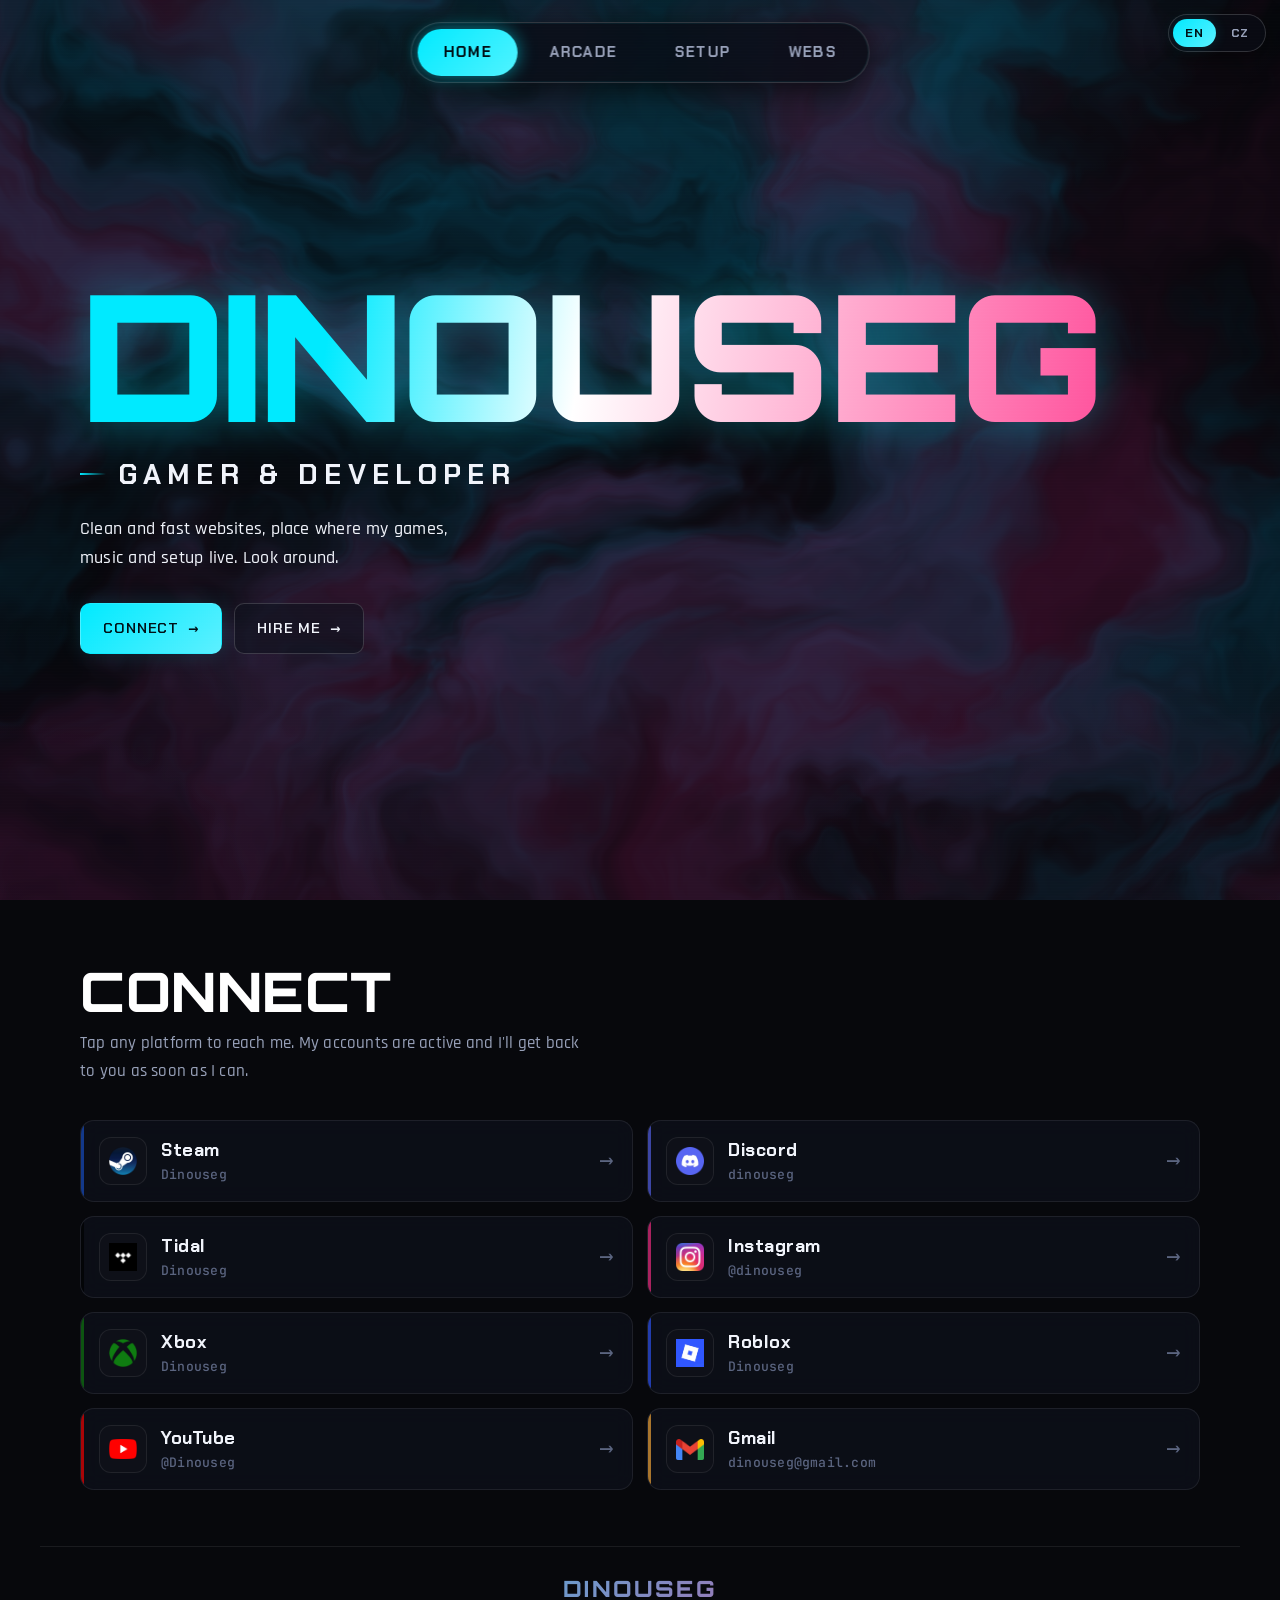
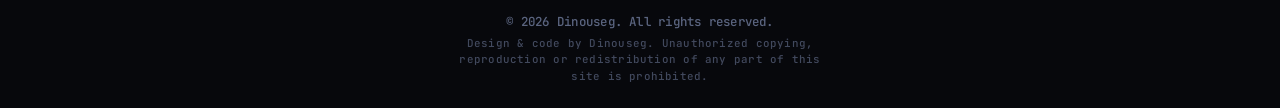
==== index.html @ 86e462e9 "Add files via upload" ====
<!doctype html>
<html lang="cs">
  <head>
    <meta charset="UTF-8" />
    <meta
      name="viewport"
      content="width=device-width, initial-scale=1.0, viewport-fit=cover"
    />
    <title>DINOUSEG · Home</title>
    <meta
      name="description"
      content="Dinouseg — gamer & web developer. Games, music, projects and web services."
    />

    <link rel="icon" type="image/svg+xml" href="favicon.svg" />
    <link rel="apple-touch-icon" href="favicon.svg" />
    <meta name="theme-color" content="#07080c" />

    <link rel="preconnect" href="https://fonts.googleapis.com" />
    <link rel="preconnect" href="https://fonts.gstatic.com" crossorigin />
    <link
      href="https://fonts.googleapis.com/css2?family=Orbitron:wght@600;800;900&family=Chakra+Petch:wght@400;500;600;700&family=Rajdhani:wght@400;500;600;700&family=JetBrains+Mono:wght@400;500;700&display=swap"
      rel="stylesheet"
    />

    <link rel="stylesheet" href="styles.css?v=25" />
  </head>
  <body>
    <div class="bg-base"></div>
    <canvas id="shader"></canvas>
    <div class="bg-noise"></div>

    <div class="scroll-progress" id="scrollProg"></div>

    <div class="lang-toggle" id="langToggle" role="group" aria-label="Language">
      <button type="button" data-lang="en">EN</button>
      <button type="button" data-lang="cs">CZ</button>
    </div>

    <nav class="top">
      <a href="index.html"><span data-i18n="nav.home"></span></a>
      <a href="stats.html"><span data-i18n="nav.arcade"></span></a>
      <a href="setup.html"><span data-i18n="nav.setup"></span></a>
      <a href="web.html"><span data-i18n="nav.webs"></span></a>
    </nav>

    <header class="hero">
      <h1 class="dino" data-text="DINOUSEG">DINOUSEG</h1>
      <div class="hero-sub" data-i18n="hero.sub"></div>
      <p class="hero-desc" data-i18n="hero.desc"></p>
      <div class="hero-cta">
        <a href="#kontakty" class="btn primary"
          ><span data-i18n="hero.connect"></span>
          <span class="arrow">→</span></a
        >
        <a href="web.html" class="btn"
          ><span data-i18n="hero.hire"></span>
          <span class="arrow">→</span></a
        >
      </div>
    </header>

    <div class="section-divider reveal">
      <h2 class="page-title" data-i18n="contacts.title"></h2>
      <p class="page-desc" data-i18n="contacts.desc"></p>
    </div>

    <section class="page" id="kontakty">
      <div class="contacts-list" id="contactsList">
        <div class="skel-list">
          <div class="skeleton skel-row"></div>
          <div class="skeleton skel-row"></div>
          <div class="skeleton skel-row"></div>
          <div class="skeleton skel-row"></div>
        </div>
      </div>
    </section>

    <footer class="reveal">
      <div class="signature">DINOUSEG</div>
      <div class="copy">
        © <span id="year"></span> <span data-i18n="footer.rights"></span>
      </div>
      <div class="copy-fine" data-i18n="footer.fine"></div>
    </footer>

    <script src="data.js?v=25"></script>
    <script src="app.js?v=25"></script>
    <script>
      window.__dino.registerPage(function () {
        renderContacts('#contactsList');
      });
    </script>
  </body>
</html>
---- styles.css ----
/* ============================================================
   DINOUSEG — cyberpunk terminal portfolio
   Mobile-first. Dark base + neon cyan/magenta. White text.
   ============================================================ */

:root {
  /* base */
  --bg-0: #07080c;
  --bg-1: #0a0b11;
  --bg-2: #0e1018;
  --bg-3: #141826;
  --panel: rgba(16, 19, 30, 0.62);
  --panel-solid: #0d1019;

  /* lines */
  --line: rgba(255, 255, 255, 0.08);
  --line-bright: rgba(255, 255, 255, 0.16);

  /* text */
  --text: #f1f4fb;
  --text-dim: #97a0b8;
  --text-faint: #5b6580;

  /* neon */
  --cyan: #00eaff;
  --cyan-deep: #0892a8;
  --magenta: #ff2e88;
  --magenta-deep: #b3185d;
  --violet: #8b5cff;

  --glow-cyan: rgba(0, 234, 255, 0.55);
  --glow-cyan-soft: rgba(0, 234, 255, 0.14);
  --glow-mag: rgba(255, 46, 136, 0.5);
  --glow-mag-soft: rgba(255, 46, 136, 0.12);

  /* medals */
  --gold: #ffd66b;
  --silver: #cfd8e6;
  --bronze: #e08a4a;

  --radius: 14px;
  --radius-lg: 22px;

  --ease: cubic-bezier(0.22, 1, 0.36, 1);
  --maxw: 1200px;

  --font-display: 'Orbitron', 'Chakra Petch', sans-serif;
  --font-head: 'Chakra Petch', 'Rajdhani', sans-serif;
  --font-body: 'Rajdhani', 'Chakra Petch', system-ui, sans-serif;
  --font-mono: 'JetBrains Mono', ui-monospace, monospace;
}

* {
  margin: 0;
  padding: 0;
  box-sizing: border-box;
  min-width: 0;
}

html,
body {
  width: 100%;
  max-width: 100%;
  overflow-x: clip;
}
html {
  scroll-behavior: smooth;
  -webkit-text-size-adjust: 100%;
}

body {
  font-family: var(--font-body);
  font-weight: 500;
  background: var(--bg-0);
  color: var(--text);
  min-height: 100vh;
  position: relative;
  letter-spacing: 0.012em;
  line-height: 1.55;
  font-size: 17.5px;
  -webkit-font-smoothing: antialiased;
  text-rendering: optimizeLegibility;
}

img,
svg,
canvas,
video {
  max-width: 100%;
  height: auto;
  display: block;
}

::selection {
  background: var(--cyan);
  color: #001016;
}

/* scrollbar */
html::-webkit-scrollbar {
  width: 10px;
}
html::-webkit-scrollbar-track {
  background: var(--bg-0);
}
html::-webkit-scrollbar-thumb {
  background: linear-gradient(180deg, var(--cyan-deep), var(--cyan));
  border-radius: 8px;
  border: 2px solid var(--bg-0);
}
html {
  scrollbar-color: var(--cyan) var(--bg-0);
  scrollbar-width: thin;
}

/* ===================== BACKGROUND LAYERS ===================== */
.bg-base {
  position: fixed;
  inset: 0;
  pointer-events: none;
  z-index: -5;
  background:
    radial-gradient(
      ellipse 90% 55% at 50% -5%,
      rgba(0, 234, 255, 0.1),
      transparent 60%
    ),
    radial-gradient(
      ellipse 70% 60% at 100% 105%,
      rgba(255, 46, 136, 0.08),
      transparent 60%
    ),
    radial-gradient(
      ellipse 60% 60% at 0% 100%,
      rgba(139, 92, 255, 0.06),
      transparent 60%
    ),
    var(--bg-0);
}

/* WebGL plasma shader sits here */
canvas#shader {
  position: fixed;
  inset: 0;
  z-index: -4;
  pointer-events: none;
  opacity: 0.62;
}

/* grain + scanlines overlay */
.bg-noise {
  position: fixed;
  inset: 0;
  z-index: 999;
  pointer-events: none;
  opacity: 0.05;
  mix-blend-mode: overlay;
  background-image: repeating-linear-gradient(
    0deg,
    rgba(255, 255, 255, 0.25) 0,
    rgba(255, 255, 255, 0.25) 1px,
    transparent 1px,
    transparent 3px
  );
}

/* ===================== SCROLL PROGRESS ===================== */
.scroll-progress {
  position: fixed;
  top: 0;
  left: 0;
  height: 2px;
  width: 0%;
  background: linear-gradient(90deg, var(--cyan), var(--magenta));
  box-shadow: 0 0 12px var(--glow-cyan);
  z-index: 200;
  transition: width 0.1s linear;
}

/* ===================== NAVBAR ===================== */
nav.top {
  position: fixed;
  z-index: 150;
  left: 50%;
  transform: translateX(-50%);
  bottom: max(14px, env(safe-area-inset-bottom));
  display: flex;
  gap: 4px;
  padding: 6px;
  background: rgba(10, 12, 20, 0.78);
  backdrop-filter: blur(18px) saturate(140%);
  -webkit-backdrop-filter: blur(18px) saturate(140%);
  border: 1px solid var(--line-bright);
  border-radius: 999px;
  box-shadow:
    0 8px 30px rgba(0, 0, 0, 0.6),
    0 0 0 1px rgba(0, 234, 255, 0.06) inset;
  max-width: calc(100vw - 24px);
}
nav.top a {
  position: relative;
  display: flex;
  align-items: center;
  justify-content: center;
  text-decoration: none;
  color: var(--text-dim);
  font-family: var(--font-head);
  font-weight: 700;
  font-size: 15px;
  letter-spacing: 0.08em;
  text-transform: uppercase;
  padding: 12px 22px;
  border-radius: 999px;
  transition:
    color 0.25s,
    background 0.25s;
  white-space: nowrap;
}
nav.top a span {
  position: relative;
  z-index: 1;
}
nav.top a:hover {
  color: var(--text);
}
nav.top a.active {
  color: #001016;
  background: linear-gradient(135deg, var(--cyan), #51f3ff);
  box-shadow: 0 0 18px var(--glow-cyan);
}

/* ===================== SHELL / LAYOUT ===================== */
.page,
.section-divider,
.page-head,
.hero,
footer {
  width: 100%;
  max-width: var(--maxw);
  margin-inline: auto;
  padding-inline: 18px;
}

/* ===================== HERO ===================== */
.hero {
  min-height: 100svh;
  display: flex;
  flex-direction: column;
  justify-content: center;
  align-items: flex-start;
  padding-top: 80px;
  padding-bottom: 90px;
  position: relative;
}

.hero-tag {
  display: inline-flex;
  align-items: center;
  gap: 8px;
  font-family: var(--font-mono);
  font-size: 11px;
  letter-spacing: 0.18em;
  text-transform: uppercase;
  color: var(--cyan);
  padding: 6px 12px;
  border: 1px solid rgba(0, 234, 255, 0.3);
  border-radius: 999px;
  background: rgba(0, 234, 255, 0.05);
  margin-bottom: 22px;
  animation: hero-in 0.7s var(--ease) both;
}
.hero-tag .dot {
  width: 7px;
  height: 7px;
  border-radius: 50%;
  background: var(--cyan);
  box-shadow: 0 0 10px var(--cyan);
  animation: pulse 1.8s infinite;
}

h1.dino {
  font-family: var(--font-display);
  font-weight: 900;
  font-size: clamp(2.9rem, 14vw, 11rem);
  line-height: 0.9;
  letter-spacing: -0.02em;
  text-transform: uppercase;
  position: relative;
  max-width: 100%;
  word-break: break-word;
  animation: hero-in 0.8s 0.05s var(--ease) both;

  /* animated cyan->white->magenta gradient fill */
  background: linear-gradient(
    100deg,
    #00eaff 10%,
    #ffffff 20%,
    #ff2e88 45%,
    #ffffff 78%,
    #00eaff 100%
  );
  background-size: 250% 100%;
  -webkit-background-clip: text;
  background-clip: text;
  -webkit-text-fill-color: transparent;
  color: transparent;
  animation:
    hero-in 0.8s 0.05s var(--ease) both,
    title-flow 9s linear infinite,
    title-glow 3.5s ease-in-out infinite;
  filter: drop-shadow(0 0 22px rgba(0, 234, 255, 0.35));
}
/* glitch echo layers */
h1.dino::before,
h1.dino::after {
  content: attr(data-text);
  position: absolute;
  inset: 0;
  pointer-events: none;
  opacity: 0;
  -webkit-text-fill-color: currentColor;
  mix-blend-mode: screen;
}
h1.dino::before {
  color: var(--cyan);
  animation: glitch-a 6s infinite steps(2, end);
}
h1.dino::after {
  color: var(--magenta);
  animation: glitch-b 6s infinite steps(2, end);
}

.hero-sub {
  font-family: var(--font-head);
  font-weight: 700;
  font-size: clamp(1.05rem, 4.5vw, 1.75rem);
  letter-spacing: 0.22em;
  text-transform: uppercase;
  margin-top: 18px;
  color: var(--text);
  position: relative;
  display: inline-flex;
  align-items: center;
  gap: 4px;
  animation: hero-in 0.8s 0.16s var(--ease) both;
}
.hero-sub::before {
  content: '';
  width: 26px;
  height: 2px;
  margin-right: 8px;
  background: linear-gradient(90deg, var(--cyan), transparent);
}
.hero-sub .amp {
  color: var(--magenta);
  text-shadow: 0 0 14px var(--glow-mag);
}

.hero-desc {
  max-width: 46ch;
  margin-top: 18px;
  color: var(--text);
  font-weight: 500;
  font-size: 1.12rem;
  line-height: 1.65;
  animation: hero-in 0.8s 0.24s var(--ease) both;
}

.hero-cta {
  display: flex;
  flex-wrap: wrap;
  gap: 12px;
  margin-top: 30px;
  animation: hero-in 0.8s 0.32s var(--ease) both;
}

.btn {
  display: inline-flex;
  align-items: center;
  gap: 9px;
  font-family: var(--font-head);
  font-weight: 600;
  font-size: 0.92rem;
  letter-spacing: 0.06em;
  text-transform: uppercase;
  text-decoration: none;
  color: var(--text);
  padding: 13px 22px;
  border: 1px solid var(--line-bright);
  border-radius: 10px;
  background: var(--panel);
  backdrop-filter: blur(8px);
  position: relative;
  overflow: hidden;
  transition:
    transform 0.25s var(--ease),
    border-color 0.25s,
    color 0.25s;
}
.btn .arrow {
  transition: transform 0.25s var(--ease);
}
.btn:hover {
  transform: translateY(-2px);
  border-color: var(--cyan);
  color: #fff;
}
.btn:hover .arrow {
  transform: translateX(4px);
}
.btn.primary {
  color: #001016;
  background: linear-gradient(135deg, var(--cyan), #5cf0ff);
  border-color: transparent;
  box-shadow: 0 0 22px var(--glow-cyan-soft);
}
.btn.primary:hover {
  box-shadow: 0 0 32px var(--glow-cyan);
  color: #001016;
}

.hero-scroll {
  position: absolute;
  bottom: 96px;
  left: 18px;
  display: flex;
  align-items: center;
  gap: 10px;
  font-family: var(--font-mono);
  font-size: 10px;
  letter-spacing: 0.22em;
  text-transform: uppercase;
  color: var(--text-faint);
  animation: hero-in 1s 0.5s var(--ease) both;
}
.hero-scroll .line {
  width: 34px;
  height: 1px;
  background: linear-gradient(90deg, var(--cyan), transparent);
  position: relative;
  overflow: hidden;
}
.hero-scroll .line::after {
  content: '';
  position: absolute;
  inset: 0;
  background: var(--cyan);
  animation: scrollline 2s infinite;
}

/* ===================== SECTION HEADERS ===================== */
.section-divider,
.page-head {
  padding-top: 64px;
  padding-bottom: 8px;
}
.page-head {
  padding-top: 110px;
}

.kicker {
  font-family: var(--font-mono);
  font-size: 11px;
  letter-spacing: 0.22em;
  text-transform: uppercase;
  color: var(--cyan);
  margin-bottom: 10px;
  display: flex;
  align-items: center;
  gap: 8px;
}
.kicker::before {
  content: '';
  width: 22px;
  height: 1px;
  background: var(--cyan);
}

.page-title {
  font-family: var(--font-display);
  font-weight: 800;
  font-size: clamp(1.9rem, 8vw, 3.4rem);
  line-height: 1;
  letter-spacing: 0.01em;
  text-transform: uppercase;
  color: #fff;
}
.page-desc {
  color: var(--text-dim);
  max-width: 56ch;
  margin-top: 12px;
  font-size: 1.08rem;
  font-weight: 500;
  line-height: 1.6;
}

.page {
  padding-top: 26px;
  padding-bottom: 20px;
}

/* ===================== REVEAL ANIM ===================== */
.reveal {
  opacity: 0;
  transform: translateY(26px);
  transition:
    opacity 0.7s var(--ease),
    transform 0.7s var(--ease);
  will-change: opacity, transform;
}
.reveal.in {
  opacity: 1;
  transform: none;
}

/* ===================== SKELETON ===================== */
.skeleton {
  position: relative;
  overflow: hidden;
  background: var(--bg-2);
  border: 1px solid var(--line);
  border-radius: var(--radius);
}
.skeleton::after {
  content: '';
  position: absolute;
  inset: 0;
  transform: translateX(-100%);
  background: linear-gradient(
    90deg,
    transparent,
    rgba(0, 234, 255, 0.09),
    transparent
  );
  animation: shimmer 1.5s infinite;
}
.skel-list {
  display: flex;
  flex-direction: column;
  gap: 12px;
}
.skel-row {
  height: 76px;
}
.skel-grid {
  display: grid;
  gap: 14px;
  grid-template-columns: repeat(auto-fill, minmax(150px, 1fr));
}
.skel-card {
  height: 190px;
}

/* image fade-in on load */
.imgwrap {
  position: relative;
  overflow: hidden;
  background: var(--bg-2);
}
.imgwrap img {
  opacity: 0;
  transition:
    opacity 0.6s var(--ease),
    transform 0.6s var(--ease);
  width: 100%;
  height: 100%;
  object-fit: cover;
}
.imgwrap img.loaded {
  opacity: 1;
}

/* ===================== CONTACTS ===================== */
.contacts-list {
  display: grid;
  grid-template-columns: 1fr;
  gap: 11px;
}
.contact-row {
  --brand: var(--cyan);
  position: relative;
  display: flex;
  align-items: center;
  gap: 14px;
  padding: 16px 18px;
  text-decoration: none;
  color: var(--text);
  background: var(--panel);
  backdrop-filter: blur(10px);
  border: 1px solid var(--line);
  border-radius: var(--radius);
  overflow: hidden;
  transition:
    transform 0.28s var(--ease),
    border-color 0.28s,
    box-shadow 0.28s,
    background 0.28s;
}
.contact-row::before {
  content: '';
  position: absolute;
  inset: 0;
  opacity: 0;
  transition: opacity 0.3s;
  background: linear-gradient(
    115deg,
    color-mix(in srgb, var(--brand) 22%, transparent),
    transparent 60%
  );
}
.contact-row::after {
  content: '';
  position: absolute;
  left: 0;
  top: 0;
  bottom: 0;
  width: 3px;
  background: var(--brand);
  opacity: 0.65;
  transition:
    width 0.28s var(--ease),
    opacity 0.28s;
}
.contact-row:hover {
  transform: translateY(-4px) scale(1.025);
  border-color: var(--brand);
  background: color-mix(in srgb, var(--brand) 8%, var(--panel-solid));
  box-shadow:
    0 14px 34px rgba(0, 0, 0, 0.5),
    0 0 24px color-mix(in srgb, var(--brand) 45%, transparent);
}
.contact-row:hover::before {
  opacity: 1;
}
.contact-row:hover::after {
  width: 5px;
  opacity: 1;
}
.contact-icon {
  width: 48px;
  height: 48px;
  flex: none;
  border-radius: 12px;
  display: grid;
  place-items: center;
  background: var(--bg-2);
  border: 1px solid var(--line);
  overflow: hidden;
  position: relative;
  z-index: 1;
  transition:
    transform 0.28s var(--ease),
    border-color 0.28s,
    box-shadow 0.28s;
}
.contact-row:hover .contact-icon {
  transform: scale(1.08);
  border-color: var(--brand);
  box-shadow: 0 0 16px color-mix(in srgb, var(--brand) 55%, transparent);
}
.contact-icon img {
  width: 28px;
  height: 28px;
  object-fit: contain;
}
.contact-icon.no-img::after {
  content: attr(data-fallback);
  font-family: var(--font-display);
  font-weight: 700;
  color: var(--brand);
}
.contact-meta {
  flex: 1;
  min-width: 0;
  position: relative;
  z-index: 1;
}
.contact-label {
  font-family: var(--font-head);
  font-weight: 700;
  font-size: 1.12rem;
  letter-spacing: 0.03em;
  transition: color 0.25s;
}
.contact-row:hover .contact-label {
  color: #fff;
}
.contact-nick {
  font-family: var(--font-mono);
  font-size: 0.82rem;
  color: var(--text-faint);
  overflow: hidden;
  text-overflow: ellipsis;
  white-space: nowrap;
}
.contact-arrow {
  color: var(--text-faint);
  font-size: 1.3rem;
  position: relative;
  z-index: 1;
  transition:
    transform 0.25s var(--ease),
    color 0.25s;
}
.contact-row:hover .contact-arrow {
  color: var(--brand);
  transform: translateX(5px);
}

/* per-brand accent colors */
.contact-row[data-brand='steam'] {
  --brand: #1a51c9;
}
.contact-row[data-brand='discord'] {
  --brand: #5865f2;
}
.contact-row[data-brand='tidal'] {
  --brand: #000000;
}
.contact-row[data-brand='instagram'] {
  --brand: #ff2e88;
}
.contact-row[data-brand='xbox'] {
  --brand: #107c10;
}
.contact-row[data-brand='roblox'] {
  --brand: #3156ff;
}
.contact-row[data-brand='youtube'] {
  --brand: #ff0000;
}
.contact-row[data-brand='gmail'] {
  --brand: #ffae3b;
}

/* ===================== GAMES — PODIUM ===================== */
.podium-wrap {
  display: flex;
  justify-content: center;
  align-items: flex-end;
  gap: 8px;
  padding: 20px 0 10px;
}
.podium-col {
  flex: 1 1 0;
  min-width: 0;
  max-width: 200px;
  display: flex;
  flex-direction: column;
  align-items: center;
}
.podium-game-name {
  overflow: hidden;
  text-overflow: ellipsis;
  white-space: nowrap;
  max-width: 100%;
}
.podium-info {
  text-align: center;
  margin-bottom: 12px;
  display: flex;
  flex-direction: column;
  align-items: center;
}
.podium-img {
  position: relative;
  width: 72px;
  height: 72px;
  border-radius: 14px;
  overflow: hidden;
  background: var(--bg-2);
  border: 2px solid var(--accent-c, var(--line));
  box-shadow: 0 0 18px
    color-mix(in srgb, var(--accent-c, transparent) 35%, transparent);
  margin-bottom: 8px;
}
.podium-col[data-rank='1'] .podium-img {
  width: 86px;
  height: 86px;
}
.podium-img img {
  width: 100%;
  height: 100%;
  object-fit: cover;
  opacity: 0;
  transition: opacity 0.5s;
}
.podium-img img.loaded {
  opacity: 1;
}
.podium-img .placeholder {
  position: absolute;
  inset: 0;
  display: grid;
  place-items: center;
  font-family: var(--font-display);
  font-size: 0.62rem;
  letter-spacing: 0.08em;
  color: var(--text-faint);
}
.podium-game-name {
  font-family: var(--font-head);
  font-weight: 700;
  font-size: 0.98rem;
  letter-spacing: 0.02em;
  margin-top: 6px;
  line-height: 1.15;
}
.podium-hours {
  display: flex;
  flex-direction: column;
  align-items: center;
  margin-top: 4px;
}
.podium-hours .num {
  font-family: var(--font-mono);
  font-weight: 700;
  color: var(--cyan);
  font-size: 1.05rem;
}
.podium-hours .unit {
  font-size: 0.6rem;
  text-transform: uppercase;
  letter-spacing: 0.14em;
  color: var(--text-faint);
}
.podium-stand {
  position: relative;
  width: 100%;
  border-radius: 12px 12px 0 0;
  border: 1px solid var(--line);
  border-bottom: none;
  border-top: 3px solid var(--accent-c);
  overflow: hidden;
  display: grid;
  place-items: center;
  background: linear-gradient(
    180deg,
    color-mix(in srgb, var(--accent-c) 30%, var(--panel-solid)),
    color-mix(in srgb, var(--accent-c) 6%, var(--panel-solid))
  );
  box-shadow: 0 0 26px color-mix(in srgb, var(--accent-c) 22%, transparent);
}
.podium-place {
  position: relative;
  z-index: 1;
  font-family: var(--font-display);
  font-weight: 900;
  font-size: 2.6rem;
  color: #fff;
  text-shadow: 0 0 18px rgba(0, 0, 0, 0.6);
}
.podium-col[data-rank='1'] {
  --accent-c: var(--gold);
}
.podium-col[data-rank='2'] {
  --accent-c: var(--silver);
}
.podium-col[data-rank='3'] {
  --accent-c: var(--bronze);
}
.podium-col[data-rank='1'] .podium-stand {
  box-shadow: 0 0 36px rgba(255, 214, 107, 0.18);
  border-color: rgba(255, 214, 107, 0.4);
}
/* ===================== MUSIC ===================== */
.music-grid {
  display: grid;
  grid-template-columns: 1fr;
  gap: 11px;
}
.song-card {
  display: flex;
  align-items: center;
  gap: 14px;
  padding: 12px;
  text-decoration: none;
  color: var(--text);
  background: var(--panel);
  backdrop-filter: blur(10px);
  border: 1px solid var(--line);
  border-radius: var(--radius);
  transition:
    transform 0.25s var(--ease),
    border-color 0.25s;
}
.song-card:hover {
  transform: translateY(-2px);
  border-color: rgba(255, 46, 136, 0.4);
}
.song-blank {
  opacity: 0.4;
  pointer-events: none;
  border-style: dashed;
}
.song-blank .placeholder {
  color: var(--text-faint);
  font-size: 1.6rem;
}
.song-thumb {
  position: relative;
  width: 60px;
  height: 60px;
  flex: none;
  border-radius: 11px;
  overflow: hidden;
  background: var(--bg-2);
}
.song-thumb img {
  width: 100%;
  height: 100%;
  object-fit: cover;
  opacity: 0;
  transition: opacity 0.5s;
}
.song-thumb img.loaded {
  opacity: 1;
}
.song-thumb .placeholder {
  position: absolute;
  inset: 0;
  display: grid;
  place-items: center;
  color: var(--text-faint);
  font-size: 1.4rem;
}
.song-play {
  position: absolute;
  inset: 0;
  display: grid;
  place-items: center;
  background: rgba(7, 8, 12, 0.45);
  opacity: 0;
  transition: opacity 0.25s;
}
.song-card:hover .song-play {
  opacity: 1;
}
.song-play div {
  width: 32px;
  height: 32px;
  border-radius: 50%;
  display: grid;
  place-items: center;
  background: var(--magenta);
  color: #fff;
  box-shadow: 0 0 16px var(--glow-mag);
}
.song-play svg {
  width: 14px;
  height: 14px;
}
.song-meta {
  min-width: 0;
  flex: 1;
}
.song-title {
  font-family: var(--font-head);
  font-weight: 600;
  font-size: 1rem;
  overflow: hidden;
  text-overflow: ellipsis;
  white-space: nowrap;
}
.song-artist {
  font-size: 0.85rem;
  color: var(--text-faint);
  overflow: hidden;
  text-overflow: ellipsis;
  white-space: nowrap;
}

/* ===================== SETUP ===================== */
.setup-grid {
  display: grid;
  grid-template-columns: repeat(2, 1fr);
  grid-auto-flow: row dense;
  gap: 12px;
}
.setup-card {
  position: relative;
  display: flex;
  flex-direction: column;
  background: var(--panel);
  backdrop-filter: blur(10px);
  border: 1px solid var(--line);
  border-radius: var(--radius);
  overflow: hidden;
  cursor: pointer;
  text-decoration: none;
  color: inherit;
  transition: transform 0.26s var(--ease), border-color 0.26s,
    box-shadow 0.26s;
}
.setup-link {
  position: absolute;
  top: 9px;
  right: 9px;
  z-index: 3;
  width: 26px;
  height: 26px;
  display: grid;
  place-items: center;
  border-radius: 8px;
  background: rgba(7, 8, 12, 0.6);
  border: 1px solid var(--line-bright);
  color: var(--cyan);
  font-size: 0.85rem;
  opacity: 0;
  transform: translateY(-3px);
  transition: opacity 0.25s, transform 0.25s;
}
.setup-card:hover .setup-link {
  opacity: 1;
  transform: none;
}
.setup-card:hover {
  transform: translateY(-4px);
  border-color: rgba(0, 234, 255, 0.4);
  box-shadow: 0 14px 30px rgba(0, 0, 0, 0.45),
    0 0 22px rgba(0, 234, 255, 0.18);
}
.setup-img {
  position: relative;
  aspect-ratio: 1 / 1;
  background: radial-gradient(
    circle at 50% 35%,
    rgba(0, 234, 255, 0.08),
    var(--bg-2) 70%
  );
  overflow: hidden;
}
.setup-img img {
  width: 100%;
  height: 100%;
  object-fit: contain;
  padding: 14px;
  opacity: 0;
  transition: opacity 0.5s, transform 0.4s var(--ease);
}
.setup-img img.loaded {
  opacity: 1;
}
.setup-card:hover .setup-img img.loaded {
  transform: scale(1.05);
}
.setup-img .placeholder {
  position: absolute;
  inset: 0;
  display: grid;
  place-items: center;
  font-family: var(--font-display);
  font-weight: 800;
  font-size: 1.6rem;
  letter-spacing: 0.05em;
  color: var(--text-faint);
}

/* combo (keyboard + keycaps) split image */
.setup-card.is-combo {
  grid-column: span 2;
}
.setup-img--split {
  display: grid;
  grid-auto-flow: column;
  grid-auto-columns: 1fr;
  aspect-ratio: 2 / 1;
  background: radial-gradient(
    circle at 50% 35%,
    rgba(0, 234, 255, 0.08),
    var(--bg-2) 70%
  );
}
.setup-img--split .split-half {
  position: relative;
  aspect-ratio: auto;
  overflow: hidden;
  text-decoration: none;
  color: inherit;
  display: block;
}
/* a clickable half (has its own product link) */
a.split-half {
  cursor: pointer;
  transition: background 0.22s;
}
a.split-half:hover {
  background: rgba(0, 234, 255, 0.08);
}
.split-half .half-link {
  position: absolute;
  top: 6px;
  right: 6px;
  z-index: 3;
  width: 22px;
  height: 22px;
  display: grid;
  place-items: center;
  border-radius: 7px;
  background: rgba(7, 8, 12, 0.65);
  border: 1px solid var(--line-bright);
  color: var(--cyan);
  font-size: 0.72rem;
  opacity: 0;
  transition: opacity 0.2s;
}
a.split-half:hover .half-link {
  opacity: 1;
}
/* product-name label per half */
.split-half .half-name {
  position: absolute;
  left: 0;
  right: 0;
  bottom: 0;
  z-index: 2;
  padding: 8px 8px 6px;
  font-family: var(--font-mono);
  font-size: 0.62rem;
  line-height: 1.2;
  letter-spacing: 0.02em;
  color: var(--text);
  background: linear-gradient(0deg, rgba(7, 8, 12, 0.85), transparent);
  opacity: 0;
  transform: translateY(4px);
  transition: opacity 0.22s, transform 0.22s;
  pointer-events: none;
}
a.split-half:hover .half-name {
  opacity: 1;
  transform: none;
}
/* touch devices: always show name + link badge so each part is obviously tappable */
@media (hover: none) {
  a.split-half .half-name {
    opacity: 1;
    transform: none;
  }
  a.split-half .half-link {
    opacity: 0.9;
  }
}
.setup-img--split[data-parts='3'] {
  aspect-ratio: 5 / 2;
}
.setup-img--split .split-half + .split-half {
  border-left: 1px solid var(--line);
}
.setup-img--split .split-half img {
  width: 100%;
  height: 100%;
  object-fit: contain;
  padding: 14px;
  opacity: 0;
  transition: opacity 0.5s, transform 0.4s var(--ease);
}
.setup-img--split .split-half img.loaded {
  opacity: 1;
}
.setup-card.is-combo:hover .split-half img.loaded {
  transform: scale(1.05);
}
.setup-img--split .placeholder {
  position: absolute;
  inset: 0;
  display: grid;
  place-items: center;
  font-family: var(--font-display);
  font-weight: 800;
  font-size: 1.3rem;
  color: var(--text-faint);
}
.setup-meta {
  padding: 12px 13px 14px;
  border-top: 1px solid var(--line);
  /* fixed height so every card is the same size regardless of text length */
  min-height: 104px;
  display: flex;
  flex-direction: column;
}
.setup-type {
  font-family: var(--font-mono);
  font-size: 0.66rem;
  letter-spacing: 0.14em;
  text-transform: uppercase;
  color: var(--cyan);
}
.setup-name {
  font-family: var(--font-head);
  font-weight: 700;
  font-size: 1rem;
  line-height: 1.2;
  margin-top: 3px;
  /* clamp to 2 lines so tall names don't break alignment */
  display: -webkit-box;
  -webkit-line-clamp: 2;
  line-clamp: 2;
  -webkit-box-orient: vertical;
  overflow: hidden;
}
.setup-desc {
  font-size: 0.84rem;
  color: var(--text-dim);
  line-height: 1.4;
  margin-top: 5px;
  display: -webkit-box;
  -webkit-line-clamp: 2;
  line-clamp: 2;
  -webkit-box-orient: vertical;
  overflow: hidden;
}

/* ===================== PRICING ===================== */
.pricing-grid {
  display: grid;
  grid-template-columns: 1fr;
  gap: 16px;
  max-width: 420px;
  margin-inline: auto;
}
.pricing-card {
  position: relative;
  padding: 24px 20px;
  background: var(--panel);
  backdrop-filter: blur(10px);
  border: 1px solid var(--line);
  border-radius: var(--radius-lg);
  display: flex;
  flex-direction: column;
  transition:
    transform 0.32s var(--ease),
    border-color 0.32s,
    box-shadow 0.32s,
    background 0.32s;
}
.pricing-card:hover {
  transform: translateY(-8px) scale(1.04);
  border-color: var(--cyan);
  background: color-mix(in srgb, var(--cyan) 7%, var(--panel-solid));
  box-shadow:
    0 22px 50px rgba(0, 0, 0, 0.55),
    0 0 40px rgba(0, 234, 255, 0.28);
  z-index: 2;
}
.pricing-card.is-featured {
  border-color: rgba(0, 234, 255, 0.4);
  box-shadow: 0 0 40px rgba(0, 234, 255, 0.08);
}
.pricing-badge {
  position: absolute;
  top: -12px;
  left: 50%;
  transform: translateX(-50%);
  font-family: var(--font-mono);
  font-size: 0.7rem;
  letter-spacing: 0.08em;
  text-transform: uppercase;
  color: #001016;
  background: linear-gradient(135deg, var(--cyan), #5cf0ff);
  padding: 5px 14px;
  border-radius: 999px;
  white-space: nowrap;
  box-shadow: 0 0 18px var(--glow-cyan-soft);
}
.pricing-tier {
  font-family: var(--font-mono);
  font-size: 0.74rem;
  letter-spacing: 0.16em;
  text-transform: uppercase;
  color: var(--cyan);
}
.pricing-name {
  font-family: var(--font-head);
  font-weight: 700;
  font-size: 1.5rem;
  margin-top: 4px;
}
/* language toggle — fixed top-right corner */
.lang-toggle {
  position: fixed;
  top: max(14px, env(safe-area-inset-top));
  right: 14px;
  z-index: 160;
  display: inline-flex;
  gap: 3px;
  padding: 4px;
  border: 1px solid var(--line-bright);
  border-radius: 999px;
  background: rgba(10, 12, 20, 0.78);
  backdrop-filter: blur(14px) saturate(140%);
  -webkit-backdrop-filter: blur(14px) saturate(140%);
  box-shadow: 0 6px 22px rgba(0, 0, 0, 0.5);
}
.lang-toggle button {
  font-family: var(--font-head);
  font-weight: 700;
  font-size: 0.78rem;
  letter-spacing: 0.06em;
  color: var(--text-dim);
  background: none;
  border: none;
  padding: 6px 12px;
  border-radius: 999px;
  cursor: pointer;
  transition: color 0.2s, background 0.2s;
}
.lang-toggle button:hover {
  color: var(--text);
}
.lang-toggle button.on {
  color: #001016;
  background: linear-gradient(135deg, var(--cyan), #5cf0ff);
  box-shadow: 0 0 14px var(--glow-cyan-soft);
}
.pricing-tagline {
  color: var(--text-dim);
  font-size: 0.92rem;
  line-height: 1.4;
  margin-top: 6px;
  min-height: 2.6em;
}
.pricing-from {
  font-family: var(--font-mono);
  font-size: 0.8rem;
  color: var(--text-faint);
  align-self: center;
}
.pricing-sale-row {
  display: flex;
  align-items: center;
  gap: 10px;
  margin-top: 14px;
}
.pricing-price-old {
  font-family: var(--font-mono);
  color: var(--text-faint);
  text-decoration: line-through;
  font-size: 0.9rem;
}
.pricing-discount {
  font-family: var(--font-mono);
  font-size: 0.74rem;
  color: var(--magenta);
  border: 1px solid rgba(255, 46, 136, 0.4);
  padding: 2px 8px;
  border-radius: 999px;
}
.pricing-price {
  display: flex;
  align-items: baseline;
  gap: 6px;
  margin-top: 6px;
}
.pricing-price.is-custom {
  margin-top: 14px;
}
.pricing-price .num {
  font-family: var(--font-display);
  font-weight: 800;
  font-size: 2.7rem;
  line-height: 1;
  letter-spacing: -0.01em;
  color: #fff;
  font-variant-numeric: tabular-nums;
}
.pricing-price .cur {
  font-family: var(--font-head);
  font-weight: 600;
  font-size: 1.15rem;
  color: var(--cyan);
}
.pricing-note {
  font-family: var(--font-mono);
  font-size: 0.74rem;
  letter-spacing: 0.06em;
  text-transform: uppercase;
  color: var(--text-faint);
  margin-top: 6px;
}
.pricing-features {
  list-style: none;
  margin: 18px 0;
  display: flex;
  flex-direction: column;
  gap: 10px;
  flex: 1;
}
.pricing-features li {
  display: flex;
  gap: 10px;
  align-items: flex-start;
  color: var(--text-dim);
  font-size: 0.94rem;
  line-height: 1.4;
}
.pricing-features .check {
  color: var(--cyan);
  flex: none;
  font-weight: 700;
}
.pricing-cta {
  display: inline-flex;
  align-items: center;
  justify-content: center;
  gap: 8px;
  font-family: var(--font-head);
  font-weight: 600;
  letter-spacing: 0.05em;
  text-transform: uppercase;
  text-decoration: none;
  color: var(--text);
  padding: 13px;
  border: 1px solid var(--line-bright);
  border-radius: 10px;
  transition: all 0.25s var(--ease);
}
.pricing-cta:hover {
  border-color: var(--cyan);
  color: #fff;
}
.pricing-cta .arrow {
  transition: transform 0.25s var(--ease);
}
.pricing-cta:hover .arrow {
  transform: translateX(4px);
}
.is-featured .pricing-cta {
  color: #001016;
  background: linear-gradient(135deg, var(--cyan), #5cf0ff);
  border-color: transparent;
}
.pricing-footnote {
  text-align: center;
  color: var(--text-faint);
  font-size: 0.86rem;
  max-width: 60ch;
  margin: 30px auto 0;
  line-height: 1.6;
}

/* ===================== WEB EXTRAS ===================== */
.extras-grid {
  display: grid;
  grid-template-columns: 1fr;
  gap: 14px;
  max-width: 420px;
  margin-inline: auto;
}
.extra-card {
  background: var(--panel);
  backdrop-filter: blur(10px);
  border: 1px solid var(--line);
  border-radius: var(--radius-lg);
  padding: 20px;
  transition: transform 0.28s var(--ease), border-color 0.28s, box-shadow 0.28s;
}
.extra-card:hover {
  transform: translateY(-4px);
  border-color: rgba(0, 234, 255, 0.35);
  box-shadow: 0 14px 30px rgba(0, 0, 0, 0.4);
}
.extra-head {
  display: flex;
  align-items: baseline;
  justify-content: space-between;
  gap: 10px;
}
.extra-head h3 {
  font-family: var(--font-head);
  font-weight: 700;
  font-size: 1.25rem;
}
.extra-note {
  font-family: var(--font-mono);
  font-size: 0.66rem;
  letter-spacing: 0.08em;
  text-transform: uppercase;
  color: var(--cyan);
  text-align: right;
}
.extra-desc {
  color: var(--text-dim);
  font-size: 0.9rem;
  line-height: 1.5;
  margin-top: 8px;
}
.extra-list {
  list-style: none;
  margin-top: 14px;
  display: flex;
  flex-direction: column;
  gap: 2px;
}
.extra-list li {
  display: flex;
  align-items: center;
  justify-content: space-between;
  gap: 10px;
  padding: 9px 10px;
  border-radius: 9px;
  border: 1px solid transparent;
}
.extra-list li.is-rec {
  border-color: rgba(0, 234, 255, 0.3);
  background: rgba(0, 234, 255, 0.05);
}
.extra-label {
  font-family: var(--font-head);
  font-weight: 600;
  font-size: 0.96rem;
}
.extra-label em {
  font-style: normal;
  font-family: var(--font-mono);
  font-size: 0.6rem;
  letter-spacing: 0.06em;
  text-transform: uppercase;
  color: var(--cyan);
  margin-left: 4px;
}
.extra-price {
  font-family: var(--font-mono);
  font-weight: 700;
  font-size: 0.95rem;
  color: #fff;
  white-space: nowrap;
  text-align: right;
}
.extra-price .per {
  color: var(--text-faint);
  font-weight: 400;
  font-size: 0.78em;
}
.extra-price .extra-yr {
  display: block;
  font-weight: 400;
  font-size: 0.72rem;
  color: var(--text-faint);
  margin-top: 1px;
}

/* ===================== PROCESS + PAYMENT ===================== */
.process-list {
  display: grid;
  grid-template-columns: 1fr;
  gap: 12px;
  max-width: 640px;
  margin-inline: auto;
}
.process-step {
  display: flex;
  gap: 14px;
  align-items: flex-start;
  background: var(--panel);
  backdrop-filter: blur(10px);
  border: 1px solid var(--line);
  border-radius: var(--radius);
  padding: 16px;
}
.process-num {
  flex: none;
  width: 38px;
  height: 38px;
  display: grid;
  place-items: center;
  border-radius: 10px;
  font-family: var(--font-display);
  font-weight: 800;
  color: #001016;
  background: linear-gradient(135deg, var(--cyan), #5cf0ff);
  box-shadow: 0 0 16px var(--glow-cyan-soft);
}
.process-title {
  font-family: var(--font-head);
  font-weight: 700;
  font-size: 1.08rem;
}
.process-text {
  color: var(--text-dim);
  font-size: 0.92rem;
  line-height: 1.5;
  margin-top: 2px;
}
.payment-card {
  max-width: 640px;
  margin: 22px auto 0;
  background: var(--panel);
  backdrop-filter: blur(10px);
  border: 1px solid rgba(255, 46, 136, 0.28);
  border-radius: var(--radius-lg);
  padding: 20px;
}
.payment-title {
  font-family: var(--font-head);
  font-weight: 700;
  font-size: 1.2rem;
  color: var(--magenta);
}
.payment-list {
  list-style: none;
  margin-top: 12px;
  display: flex;
  flex-direction: column;
  gap: 10px;
}
.payment-list li {
  display: flex;
  gap: 10px;
  align-items: flex-start;
  color: var(--text-dim);
  font-size: 0.94rem;
  line-height: 1.45;
}
.payment-list .check {
  color: var(--magenta);
  flex: none;
  font-weight: 700;
}

/* ===================== FOOTER ===================== */
footer {
  text-align: center;
  padding-top: 22px;
  padding-bottom: calc(90px + env(safe-area-inset-bottom));
  border-top: 1px solid var(--line);
  margin-top: 36px;
}
.signature {
  font-family: var(--font-display);
  font-weight: 800;
  font-size: 1.4rem;
  letter-spacing: 0.1em;
  background: linear-gradient(135deg, var(--cyan), var(--magenta));
  -webkit-background-clip: text;
  background-clip: text;
  -webkit-text-fill-color: transparent;
}
.copy {
  font-family: var(--font-mono);
  font-size: 0.78rem;
  color: var(--text-faint);
  margin-top: 6px;
}
.copy-fine {
  font-family: var(--font-mono);
  font-size: 0.68rem;
  color: var(--text-faint);
  opacity: 0.7;
  margin-top: 4px;
  max-width: 52ch;
  margin-inline: auto;
  line-height: 1.5;
}

/* ===================== KEYFRAMES ===================== */
@keyframes hero-in {
  from {
    opacity: 0;
    transform: translateY(24px);
  }
  to {
    opacity: 1;
    transform: none;
  }
}
@keyframes title-flow {
  to {
    background-position: 250% 0;
  }
}
@keyframes title-glow {
  0%,
  100% {
    filter: drop-shadow(0 0 18px rgba(0, 234, 255, 0.3));
  }
  50% {
    filter: drop-shadow(0 0 34px rgba(255, 46, 136, 0.45));
  }
}
@keyframes pulse {
  0%,
  100% {
    opacity: 1;
    transform: scale(1);
  }
  50% {
    opacity: 0.4;
    transform: scale(0.7);
  }
}
@keyframes shimmer {
  to {
    transform: translateX(100%);
  }
}
@keyframes fillbar {
  from {
    width: 0;
  }
}
@keyframes fade {
  from {
    opacity: 0;
  }
}
@keyframes scrollline {
  0% {
    transform: translateX(-100%);
  }
  100% {
    transform: translateX(100%);
  }
}
@keyframes glitch-a {
  0%,
  92%,
  100% {
    transform: translate(0);
    opacity: 0;
  }
  93% {
    transform: translate(-3px, 1px);
    opacity: 0.6;
  }
  95% {
    transform: translate(2px, -1px);
    opacity: 0.6;
  }
  97% {
    transform: translate(-1px, 0);
    opacity: 0.4;
  }
}
@keyframes glitch-b {
  0%,
  92%,
  100% {
    transform: translate(0);
    opacity: 0;
  }
  93% {
    transform: translate(3px, -1px);
    opacity: 0.6;
  }
  95% {
    transform: translate(-2px, 1px);
    opacity: 0.6;
  }
  97% {
    transform: translate(1px, 0);
    opacity: 0.4;
  }
}

/* ===================== DESKTOP (>= 768) ===================== */
@media (min-width: 768px) {
  body {
    font-size: 18.5px;
  }
  .page,
  .section-divider,
  .page-head,
  .hero,
  footer {
    padding-inline: 40px;
  }

  /* nav moves to top on desktop */
  nav.top {
    top: 22px;
    bottom: auto;
    gap: 6px;
  }
  nav.top a {
    font-size: 15px;
    padding: 12px 26px;
  }

  .hero {
    padding-top: 120px;
  }
  .hero-scroll {
    bottom: 40px;
    left: 40px;
  }

  .contacts-list {
    grid-template-columns: repeat(2, 1fr);
    gap: 14px;
  }
  .podium-wrap {
    gap: 16px;
  }
  .extras-grid {
    grid-template-columns: repeat(3, 1fr);
    max-width: var(--maxw);
    align-items: start;
  }
  .setup-grid {
    grid-template-columns: repeat(12, 1fr);
    grid-auto-flow: row;
    gap: 16px;
    align-items: start;
  }
  /* every card defaults to 1/4 width (span 3 of 12) */
  .setup-card {
    grid-column: auto / span 3;
  }
  .setup-card.is-combo {
    grid-column: auto / span 6;
  }
  /* explicit placement via inline --col / --span (12-col units) */
  .setup-card[style*='--col'] {
    grid-column: var(--col) / span var(--span, 3);
  }
  .music-grid {
    grid-template-columns: repeat(4, 1fr);
    gap: 16px;
  }
  /* desktop: big stacked song cards */
  .song-card {
    flex-direction: column;
    align-items: stretch;
    padding: 12px;
    gap: 12px;
  }
  .song-card .song-thumb {
    width: 100%;
    height: auto;
    aspect-ratio: 1 / 1;
    border-radius: 12px;
  }
  .song-card .song-thumb .placeholder {
    font-size: 2.4rem;
  }
  .song-meta {
    padding: 0 2px 4px;
  }
  .song-title {
    font-size: 1.05rem;
  }
  .song-card:hover {
    transform: translateY(-5px) scale(1.03);
    box-shadow:
      0 16px 36px rgba(0, 0, 0, 0.45),
      0 0 26px rgba(255, 46, 136, 0.25);
  }
  .projects-grid {
    grid-template-columns: repeat(2, 1fr);
  }
  .pricing-grid {
    grid-template-columns: repeat(3, 1fr);
    align-items: start;
    max-width: var(--maxw);
  }
  .pricing-card.is-featured {
    transform: scale(1.03);
  }
  .pricing-card.is-featured:hover {
    transform: translateY(-8px) scale(1.07);
  }
  footer {
    padding-top: 24px;
    padding-bottom: 24px;
  }
}

@media (min-width: 1100px) {
  .contacts-list {
    grid-template-columns: repeat(2, 1fr);
  }
}

/* ===================== REDUCED MOTION ===================== */
@media (prefers-reduced-motion: reduce) {
  *,
  *::before,
  *::after {
    animation-duration: 0.001ms !important;
    animation-iteration-count: 1 !important;
    transition-duration: 0.001ms !important;
    scroll-behavior: auto !important;
  }
  canvas#shader {
    display: none;
  }
  .reveal {
    opacity: 1;
    transform: none;
  }
}
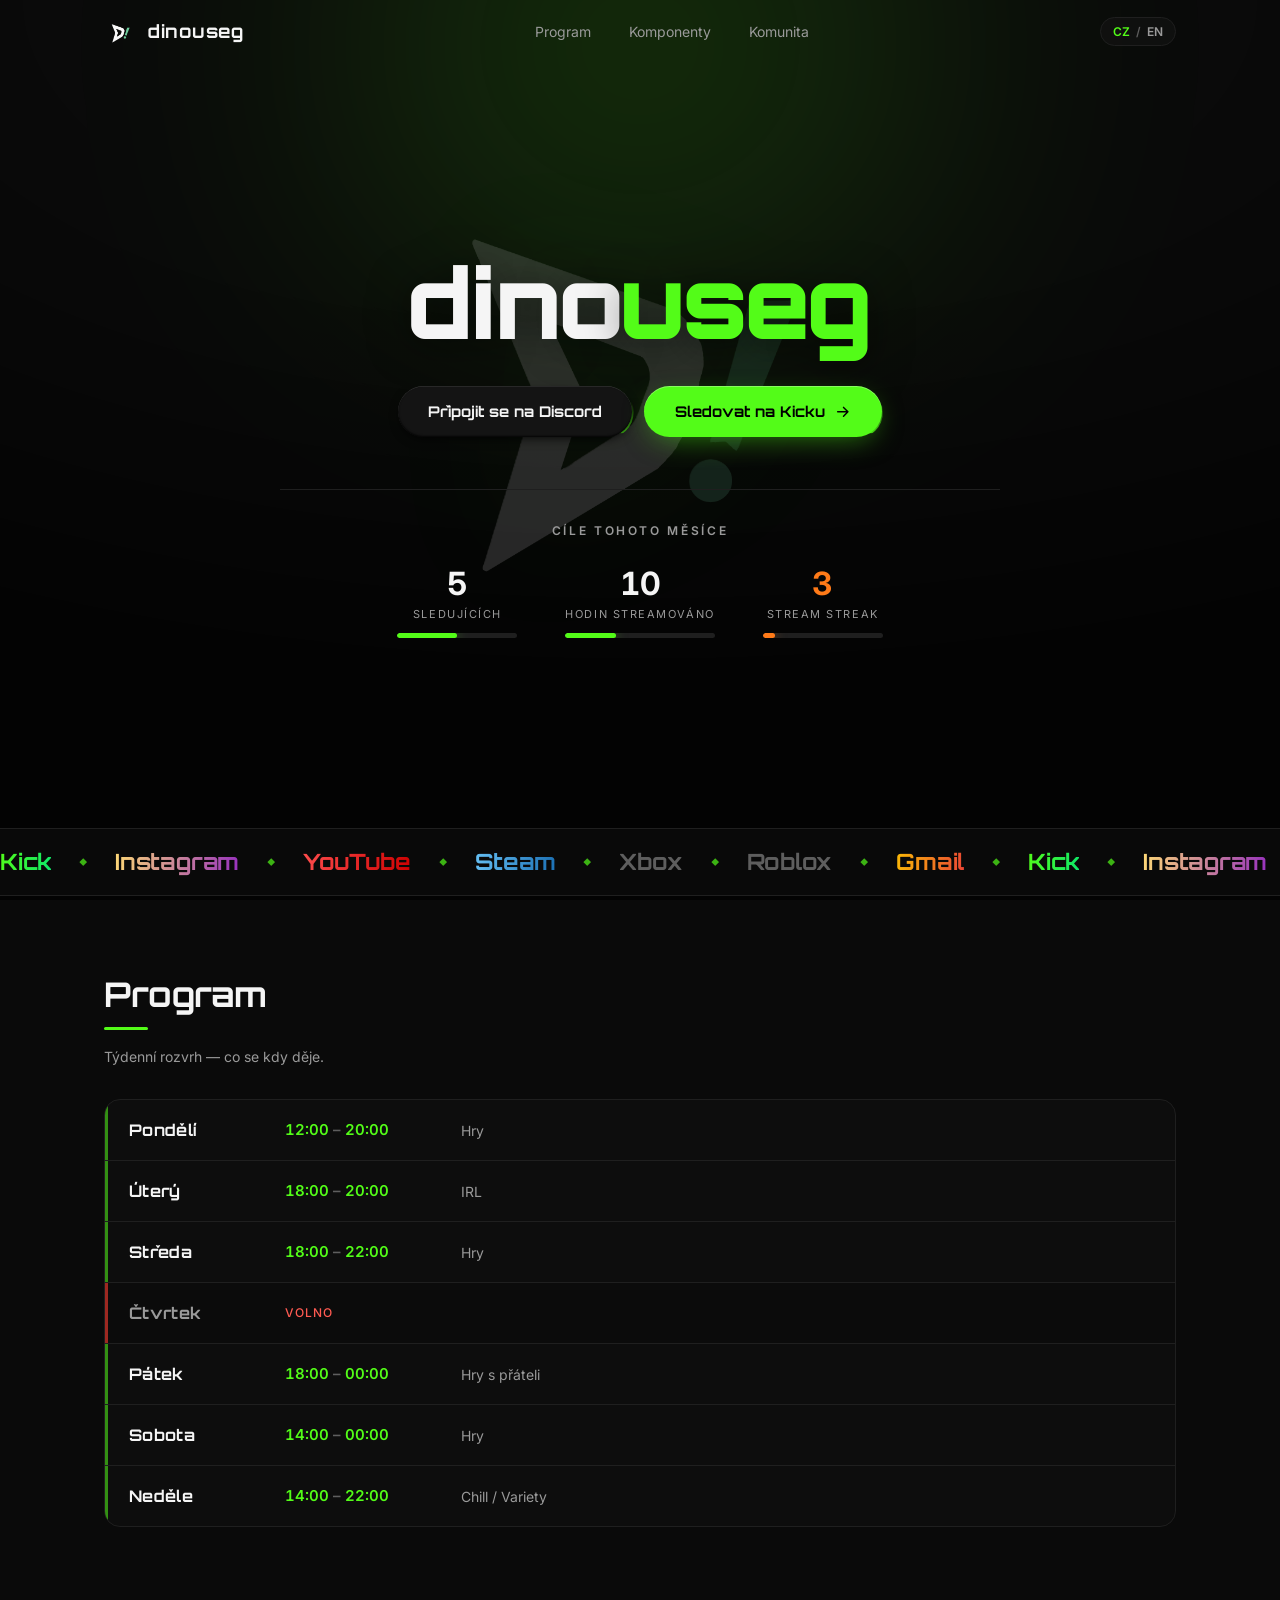
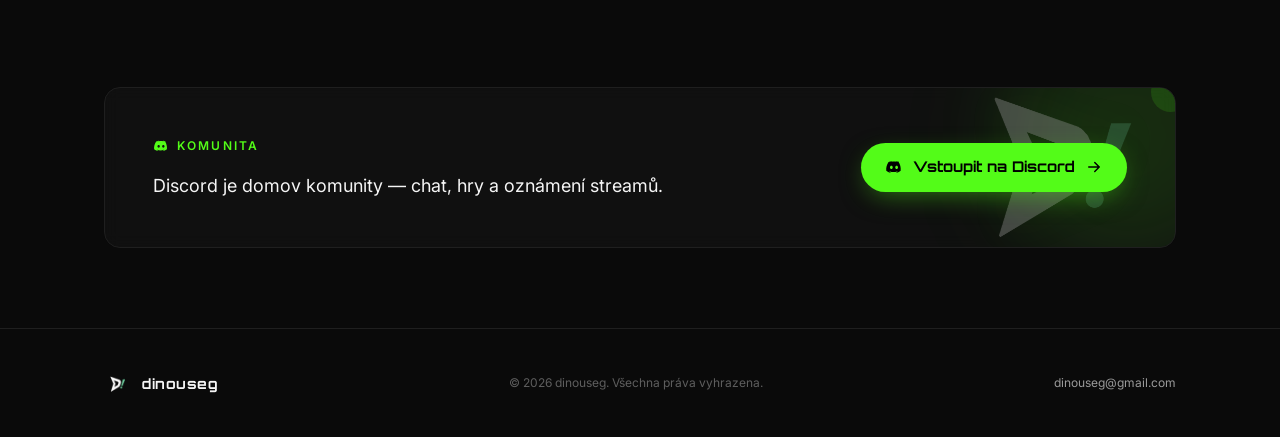
==== commit ea7cf373: "Add files via upload" ====
--- a/index.html
+++ b/index.html
@@ -1,95 +1,138 @@
-<!doctype html>
+<!DOCTYPE html>
 <html lang="cs">
-  <head>
-    <meta charset="UTF-8" />
-    <meta
-      name="viewport"
-      content="width=device-width, initial-scale=1.0, viewport-fit=cover"
-    />
-    <title>DINOUSEG · Home</title>
-    <meta
-      name="description"
-      content="Dinouseg — gamer & web developer. Games, music, projects and web services."
-    />
+<head>
+  <meta charset="UTF-8" />
+  <meta name="viewport" content="width=device-width, initial-scale=1.0" />
+  <meta name="theme-color" content="#0a0a0a" />
 
-    <link rel="icon" type="image/svg+xml" href="favicon.svg" />
-    <link rel="apple-touch-icon" href="favicon.svg" />
-    <meta name="theme-color" content="#07080c" />
+  <!-- SEO -->
+  <title>dinouseg — streamer na Kicku</title>
+  <meta name="description" content="dinouseg streamuje na Kicku — hry, IRL a variety. Program, dohrané hry, statistiky a všechny odkazy na jednom místě." />
+  <meta name="keywords" content="dinouseg, Kick, streamer, stream, Minecraft, Roblox, FiveM, český streamer" />
+  <meta name="author" content="dinouseg" />
+  <meta name="robots" content="index, follow, max-image-preview:large" />
+  <link rel="canonical" href="https://dinouseg.eu/" />
 
-    <link rel="preconnect" href="https://fonts.googleapis.com" />
-    <link rel="preconnect" href="https://fonts.gstatic.com" crossorigin />
-    <link
-      href="https://fonts.googleapis.com/css2?family=Orbitron:wght@600;800;900&family=Chakra+Petch:wght@400;500;600;700&family=Rajdhani:wght@400;500;600;700&family=JetBrains+Mono:wght@400;500;700&display=swap"
-      rel="stylesheet"
-    />
+  <!-- OpenGraph -->
+  <meta property="og:type" content="website" />
+  <meta property="og:site_name" content="dinouseg" />
+  <meta property="og:title" content="dinouseg — streamer na Kicku" />
+  <meta property="og:description" content="Hry, IRL a variety živě na Kicku. Program, hry a všechny odkazy." />
+  <meta property="og:image" content="https://dinouseg.eu/logo.png" />
+  <meta property="og:image:alt" content="dinouseg logo" />
+  <meta property="og:locale" content="cs_CZ" />
+  <meta property="og:locale:alternate" content="en_US" />
+  <meta property="og:url" content="https://dinouseg.eu/" />
+  <meta name="twitter:card" content="summary" />
+  <meta name="twitter:title" content="dinouseg — streamer na Kicku" />
+  <meta name="twitter:description" content="Hry, IRL a variety živě na Kicku. Program, hry a všechny odkazy." />
+  <meta name="twitter:image" content="https://dinouseg.eu/logo.png" />
 
-    <link rel="stylesheet" href="styles.css?v=25" />
-  </head>
-  <body>
-    <div class="bg-base"></div>
-    <canvas id="shader"></canvas>
-    <div class="bg-noise"></div>
+  <!-- Strukturovaná data (Person + WebSite) -->
+  <script type="application/ld+json">
+  {
+    "@context": "https://schema.org",
+    "@graph": [
+      {
+        "@type": "WebSite",
+        "@id": "https://dinouseg.eu/#website",
+        "url": "https://dinouseg.eu/",
+        "name": "dinouseg",
+        "inLanguage": "cs",
+        "description": "dinouseg streamuje na Kicku — hry, IRL a variety."
+      },
+      {
+        "@type": "Person",
+        "@id": "https://dinouseg.eu/#person",
+        "name": "dinouseg",
+        "url": "https://dinouseg.eu/",
+        "image": "https://dinouseg.eu/logo.png",
+        "jobTitle": "Streamer",
+        "sameAs": [
+          "https://kick.com/dinouseg",
+          "https://instagram.com/dinouseg",
+          "https://youtube.com/@dinouseg",
+          "https://steamcommunity.com/id/Dinouseg/"
+        ]
+      }
+    ]
+  }
+  </script>
 
-    <div class="scroll-progress" id="scrollProg"></div>
+  <!-- Ikony -->
+  <link rel="icon" href="logo.png" type="image/png" />
+  <link rel="manifest" href="site.webmanifest" />
+  <link rel="apple-touch-icon" href="logo.png" />
 
-    <div class="lang-toggle" id="langToggle" role="group" aria-label="Language">
-      <button type="button" data-lang="en">EN</button>
-      <button type="button" data-lang="cs">CZ</button>
+  <!-- Font: Orbitron (cyberpunk nadpisy) + Inter (text) -->
+  <link rel="preconnect" href="https://fonts.googleapis.com" />
+  <link rel="preconnect" href="https://fonts.gstatic.com" crossorigin />
+  <link href="https://fonts.googleapis.com/css2?family=Inter:wght@400;500;600;700&family=Orbitron:wght@500;700;900&display=swap" rel="stylesheet" />
+
+  <link rel="stylesheet" href="css/style.css" />
+</head>
+
+<body>
+  <!-- Pozadí (záře + mřížka) -->
+  <div class="bg" aria-hidden="true">
+    <div class="bg-glow"></div>
+    <div class="bg-vignette"></div>
+  </div>
+
+  <!-- Skeleton při načítání -->
+  <div id="skeleton" class="skeleton-screen">
+    <div class="sk sk-logo"></div>
+    <div class="sk sk-badge"></div>
+    <div class="sk sk-title"></div>
+    <div class="sk sk-text"></div>
+    <div class="sk-row">
+      <div class="sk sk-btn"></div>
+      <div class="sk sk-btn"></div>
     </div>
+  </div>
 
-    <nav class="top">
-      <a href="index.html"><span data-i18n="nav.home"></span></a>
-      <a href="stats.html"><span data-i18n="nav.arcade"></span></a>
-      <a href="setup.html"><span data-i18n="nav.setup"></span></a>
-      <a href="web.html"><span data-i18n="nav.webs"></span></a>
-    </nav>
+  <!-- NAVIGACE -->
+  <header id="nav" class="nav" hidden>
+    <div class="nav-inner">
+      <a href="#top" class="nav-logo">
+        <img src="logo.png" alt="dinouseg" width="34" height="34" />
+        <span>dinouseg</span>
+      </a>
+      <nav id="navLinks" class="nav-links">
+        <a href="#program" data-t="nav.program"></a>
+        <a href="setup.html" data-t="nav.komponenty"></a>
+        <a href="#komunita" data-t="nav.komunita"></a>
+      </nav>
+      <div class="nav-actions">
+        <button id="langBtn" class="lang-btn" aria-label="Switch language">
+          <span id="langCurrent" class="lang-cur">CZ</span>
+          <span class="lang-sep">/</span>
+          <span id="langOther">EN</span>
+        </button>
+        <button id="navToggle" class="nav-toggle" aria-label="Menu" aria-expanded="false" aria-controls="navLinks">
+          <span></span><span></span><span></span>
+        </button>
+      </div>
+    </div>
+  </header>
 
-    <header class="hero">
-      <h1 class="dino" data-text="DINOUSEG">DINOUSEG</h1>
-      <div class="hero-sub" data-i18n="hero.sub"></div>
-      <p class="hero-desc" data-i18n="hero.desc"></p>
-      <div class="hero-cta">
-        <a href="#kontakty" class="btn primary"
-          ><span data-i18n="hero.connect"></span>
-          <span class="arrow">→</span></a
-        >
-        <a href="web.html" class="btn"
-          ><span data-i18n="hero.hire"></span>
-          <span class="arrow">→</span></a
-        >
+  <!-- OBSAH (vykreslí main.js) -->
+  <main id="app" hidden></main>
+
+  <!-- FOOTER -->
+  <footer id="footer" class="footer" hidden>
+    <div class="footer-inner">
+      <div class="footer-logo">
+        <img src="logo.png" alt="dinouseg" width="28" height="28" />
+        <span>dinouseg</span>
       </div>
-    </header>
+      <p id="footerRights" class="footer-rights"></p>
+      <a id="footerMail" class="footer-mail" href="#"></a>
+    </div>
+  </footer>
 
-    <div class="section-divider reveal">
-      <h2 class="page-title" data-i18n="contacts.title"></h2>
-      <p class="page-desc" data-i18n="contacts.desc"></p>
-    </div>
-
-    <section class="page" id="kontakty">
-      <div class="contacts-list" id="contactsList">
-        <div class="skel-list">
-          <div class="skeleton skel-row"></div>
-          <div class="skeleton skel-row"></div>
-          <div class="skeleton skel-row"></div>
-          <div class="skeleton skel-row"></div>
-        </div>
-      </div>
-    </section>
-
-    <footer class="reveal">
-      <div class="signature">DINOUSEG</div>
-      <div class="copy">
-        © <span id="year"></span> <span data-i18n="footer.rights"></span>
-      </div>
-      <div class="copy-fine" data-i18n="footer.fine"></div>
-    </footer>
-
-    <script src="data.js?v=25"></script>
-    <script src="app.js?v=25"></script>
-    <script>
-      window.__dino.registerPage(function () {
-        renderContacts('#contactsList');
-      });
-    </script>
-  </body>
+  <script src="js/config.js"></script>
+  <script src="js/analytics.js"></script>
+  <script src="js/main.js"></script>
+</body>
 </html>
--- a/css/style.css
+++ b/css/style.css
@@ -0,0 +1,574 @@
+/* ===================================================================
+   DINOUSEG — styly
+   Tmavé téma, Kick zelená (#53fc18), minimalistické, custom.
+   =================================================================== */
+
+:root {
+  --bg:        #0a0a0a;
+  --bg-soft:   #101010;
+  --bg-card:   #141414;
+  --line:      #1f1f1f;
+  --kick:      #53fc18;
+  --kick-dim:  #3fbe12;
+  --ink:       #f5f5f5;
+  --ink-mute:  #9a9a9a;
+  --ink-faint: #5e5e5e;
+  --r:         16px;
+  --maxw:      1120px;
+  --ease:      cubic-bezier(0.21, 0.5, 0.2, 1);
+}
+
+* { margin: 0; padding: 0; box-sizing: border-box; }
+
+html {
+  scroll-behavior: smooth;
+  -webkit-font-smoothing: antialiased;
+  text-rendering: optimizeLegibility;
+}
+
+body {
+  background: var(--bg);
+  color: var(--ink);
+  font-family: "Inter", system-ui, sans-serif;
+  line-height: 1.5;
+  overflow-x: hidden;
+}
+
+a { color: inherit; text-decoration: none; }
+
+::selection { background: rgba(83,252,24,.25); color: #fff; }
+
+::-webkit-scrollbar { width: 10px; height: 10px; }
+::-webkit-scrollbar-track { background: var(--bg); }
+::-webkit-scrollbar-thumb { background: var(--line); border-radius: 999px; }
+::-webkit-scrollbar-thumb:hover { background: #2a2a2a; }
+
+.font-display { font-family: "Orbitron", "Inter", sans-serif; }
+
+/* ── POZADÍ ──────────────────────────────────────────────────── */
+.bg { position: fixed; inset: 0; z-index: -10; overflow: hidden; pointer-events: none; }
+.bg-glow {
+  position: absolute; left: 50%; top: -30%;
+  width: 110vw; height: 70vh; transform: translateX(-50%);
+  border-radius: 50%; opacity: .18; filter: blur(120px);
+  background: radial-gradient(circle, var(--kick) 0%, transparent 60%);
+}
+.bg-vignette {
+  position: absolute; inset: 0;
+  background: radial-gradient(120% 80% at 50% 0%, transparent 40%, rgba(0,0,0,.7) 100%);
+}
+
+/* ── LAYOUT ──────────────────────────────────────────────────── */
+.shell { width: 100%; max-width: var(--maxw); margin: 0 auto; padding: 0 24px; }
+.section { padding: 80px 0; }
+@media (max-width: 640px) { .section { padding: 56px 0; } }
+
+.section-title {
+  font-family: "Orbitron", sans-serif; font-size: clamp(24px, 4vw, 34px);
+  font-weight: 700; letter-spacing: -.01em; line-height: 1.1;
+}
+.section-title::after {
+  content: ""; display: block; width: 44px; height: 3px; margin-top: 14px;
+  background: var(--kick); border-radius: 999px;
+}
+.section-sub { max-width: 28rem; margin-top: 16px; font-size: 14px; color: var(--ink-mute); }
+
+.community-label {
+  display: inline-flex; align-items: center; gap: 8px;
+  font-size: 12px; font-weight: 600; letter-spacing: .18em;
+  text-transform: uppercase; color: var(--kick);
+}
+.community-label svg { width: 16px; height: 16px; }
+
+.card { border: 1px solid var(--line); background: rgba(20,20,20,.6); border-radius: var(--r); backdrop-filter: blur(6px); }
+
+/* ── NAVIGACE ────────────────────────────────────────────────── */
+.nav {
+  position: fixed; inset: 0 0 auto 0; z-index: 50; height: 64px;
+  border-bottom: 1px solid transparent; transition: all .3s var(--ease);
+}
+.nav.scrolled { border-bottom-color: var(--line); background: rgba(10,10,10,.8); backdrop-filter: blur(12px); }
+.nav-inner { max-width: var(--maxw); margin: 0 auto; height: 100%; padding: 0 24px;
+  display: flex; align-items: center; justify-content: space-between; }
+.nav-logo { display: flex; align-items: center; gap: 10px; }
+.nav-logo img { border-radius: 7px; }
+.nav-logo span { font-family: "Orbitron", sans-serif; font-size: 18px; font-weight: 700; letter-spacing: .04em; }
+.nav-links { display: flex; gap: 10px; }
+.nav-links a {
+  position: relative; font-size: 14px; color: var(--ink-mute);
+  padding: 7px 14px; border-radius: 9px; transition: color .25s var(--ease);
+}
+.nav-links a > * { position: relative; z-index: 1; }
+/* obdélníček za textem — sjede zprava (hover) a zůstane u aktivní stránky */
+.nav-links a::before {
+  content: ""; position: absolute; inset: 0; z-index: 0; border-radius: 9px;
+  background: rgba(83,252,24,.12); border: 1px solid rgba(83,252,24,.32);
+  box-shadow: 0 0 18px -4px rgba(83,252,24,.4);
+  transform: scaleX(0); transform-origin: right;
+  transition: transform .4s var(--ease);
+}
+.nav-links a:hover { color: var(--ink); }
+.nav-links a:hover::before,
+.nav-links a.is-active::before,
+.nav-links a[aria-current="page"]::before {
+  transform: scaleX(1); transform-origin: left;
+}
+.nav-links a.is-active,
+.nav-links a[aria-current="page"] { color: var(--kick); }
+
+.nav-actions { display: flex; align-items: center; gap: 12px; }
+/* hamburger — skrytý na desktopu */
+.nav-toggle {
+  display: none; width: 40px; height: 40px; border-radius: 10px; cursor: pointer;
+  border: 1px solid var(--line); background: rgba(20,20,20,.6);
+  flex-direction: column; align-items: center; justify-content: center; gap: 5px;
+  transition: border-color .25s var(--ease);
+}
+.nav-toggle span { display: block; width: 18px; height: 2px; border-radius: 2px; background: var(--ink);
+  transition: transform .3s var(--ease), opacity .3s var(--ease); }
+.nav-toggle[aria-expanded="true"] { border-color: rgba(83,252,24,.4); }
+.nav-toggle[aria-expanded="true"] span:nth-child(1) { transform: translateY(7px) rotate(45deg); }
+.nav-toggle[aria-expanded="true"] span:nth-child(2) { opacity: 0; }
+.nav-toggle[aria-expanded="true"] span:nth-child(3) { transform: translateY(-7px) rotate(-45deg); }
+
+@media (max-width: 720px) {
+  .nav-toggle { display: flex; }
+  /* odkazy = rozbalovací panel pod navem */
+  .nav-links {
+    position: fixed; top: 64px; left: 0; right: 0; z-index: 49;
+    flex-direction: column; gap: 4px; padding: 14px 16px 18px;
+    background: rgba(10,10,10,.96); backdrop-filter: blur(14px);
+    border-bottom: 1px solid var(--line);
+    transform: translateY(-12px); opacity: 0; pointer-events: none;
+    transition: transform .3s var(--ease), opacity .3s var(--ease);
+  }
+  .nav.nav-open .nav-links { transform: translateY(0); opacity: 1; pointer-events: auto; }
+  .nav-links a { font-size: 16px; padding: 12px 14px; }
+  /* na mobilu obdélník hned celý (žádný hover) */
+  .nav-links a::before { transition: none; }
+}
+
+.lang-btn {
+  display: inline-flex; align-items: center; gap: 6px; cursor: pointer;
+  border: 1px solid var(--line); background: rgba(20,20,20,.6); color: var(--ink-mute);
+  border-radius: 999px; padding: 6px 12px; font-size: 12px; font-weight: 600;
+  font-family: inherit; transition: all .2s;
+}
+.lang-btn:hover { border-color: rgba(83,252,24,.4); color: var(--kick); }
+.lang-cur { color: var(--kick); }
+.lang-sep { color: var(--ink-faint); }
+
+/* ── HERO ────────────────────────────────────────────────────── */
+.hero { position: relative; min-height: 92vh; display: flex; align-items: center; padding-top: 64px; overflow: hidden; }
+.hero-inner { position: relative; z-index: 2; max-width: 48rem; margin: 0 auto; text-align: center; }
+
+/* velké logo jako dominanta v pozadí hero */
+.hero-bg-logo {
+  position: absolute; left: 50%; top: 46%; transform: translate(-50%, -50%);
+  width: min(620px, 86vw); height: auto; z-index: 1;
+  opacity: .14; filter: drop-shadow(0 0 80px rgba(83,252,24,.35));
+  pointer-events: none; user-select: none;
+  animation: heroFloat 9s ease-in-out infinite;
+}
+@keyframes heroFloat {
+  0%,100% { transform: translate(-50%, -50%) scale(1); }
+  50%     { transform: translate(-50%, -52%) scale(1.025); }
+}
+
+.hero h1 { font-family: "Orbitron", sans-serif; font-weight: 900; font-size: clamp(52px, 11vw, 96px); letter-spacing: -.02em; line-height: 1; text-shadow: 0 4px 40px rgba(0,0,0,.6); }
+.hero h1 .accent { color: var(--kick); }
+.hero-tagline { max-width: 34rem; margin: 20px auto 0; font-size: clamp(16px,2.5vw,18px); color: var(--ink-mute); }
+
+.hero-cta { margin-top: 36px; display: flex; flex-direction: column; align-items: center; gap: 12px; }
+@media (min-width: 560px) { .hero-cta { flex-direction: row; justify-content: center; } }
+
+.btn {
+  display: inline-flex; align-items: center; gap: 8px; cursor: pointer;
+  border-radius: 999px; padding: 12px 24px; font-size: 14px; font-weight: 700;
+  font-family: inherit; transition: all .25s var(--ease); border: 1px solid transparent;
+}
+.btn svg { width: 16px; height: 16px; }
+.btn-primary { background: var(--kick); color: #000; box-shadow: 0 0 0 1px rgba(83,252,24,.5), 0 0 40px rgba(83,252,24,.25); }
+.btn-primary:hover { filter: brightness(1.1); }
+.btn-primary .arrow { transition: transform .25s; }
+.btn-primary:hover .arrow { transform: translateX(3px); }
+.btn-ghost { border-color: var(--line); background: rgba(20,20,20,.6); color: var(--ink); font-weight: 600; }
+.btn-ghost:hover { border-color: rgba(83,252,24,.4); color: var(--kick); }
+
+/* nadpis nad cíli (Cíle tento měsíc) */
+.hero-trust-title {
+  margin-top: 52px; padding-top: 32px; border-top: 1px solid var(--line);
+  text-align: center; font-size: 12px; letter-spacing: .22em; text-transform: uppercase;
+  color: var(--ink-mute); font-weight: 600;
+}
+/* hero statistiky ve formátu trust-baru (velké číslo + bar jak blízko jsme) */
+.hero-trust {
+  display: flex; flex-wrap: wrap; gap: 28px 48px; justify-content: center;
+  margin-top: 28px;
+}
+.hero-trust .ht { display: flex; flex-direction: column; gap: 6px; min-width: 120px; }
+.hero-trust .ht b { font-family: "Inter", sans-serif; font-size: 2rem; font-weight: 700; color: var(--ink); line-height: 1; letter-spacing: -.02em; font-variant-numeric: tabular-nums; }
+.hero-trust .ht-label { font-size: 11px; letter-spacing: .14em; text-transform: uppercase; color: var(--ink-mute); }
+.hero-trust .ht-bar { margin-top: 4px; height: 5px; width: 100%; border-radius: 999px; background: var(--line); overflow: hidden; }
+.hero-trust .ht-bar i { display: block; height: 100%; width: 0; border-radius: 999px; background: var(--kick); box-shadow: 0 0 12px rgba(83,252,24,.5); transition: width 1.8s cubic-bezier(0.16,1,0.3,1) .3s; }
+.hero-trust .ht:nth-child(2) .ht-bar i { transition-delay: .55s; }
+.hero-trust .ht:nth-child(3) .ht-bar i { transition-delay: .8s; }
+/* streak — ohnivá oranžová */
+.hero-trust .ht--streak .ht-bar i { background: #ff7a18; box-shadow: 0 0 12px rgba(255,122,24,.55); }
+.hero-trust .ht--streak b { color: #ff7a18; }
+
+/* ── INFO ────────────────────────────────────────────────────── */
+.info-grid { margin-top: 32px; display: grid; gap: 1px; background: var(--line); border: 1px solid var(--line); border-radius: var(--r); overflow: hidden; }
+@media (min-width: 640px) { .info-grid { grid-template-columns: repeat(3,1fr); } }
+.info-cell { background: rgba(20,20,20,.7); padding: 24px; height: 100%; }
+.info-cell .lbl { font-size: 12px; font-weight: 500; letter-spacing: .2em; text-transform: uppercase; color: var(--kick); }
+.info-cell p { margin-top: 12px; font-size: 14px; color: var(--ink-mute); line-height: 1.6; }
+
+/* ── PROGRAM ─────────────────────────────────────────────────── */
+.vac-row { margin-top: 24px; display: flex; flex-wrap: wrap; gap: 12px; }
+.vac {
+  display: inline-flex; align-items: center; gap: 8px; transform: rotate(-1deg);
+  border: 1px dashed rgba(83,252,24,.5); background: rgba(83,252,24,.1); color: var(--kick);
+  border-radius: 10px; padding: 8px 16px; font-size: 14px; font-weight: 600;
+  box-shadow: 0 0 0 1px rgba(83,252,24,.25), 0 0 24px rgba(83,252,24,.12);
+}
+
+/* Rozvrh — řádky pod sebou (tabulka) */
+.sched {
+  margin-top: 32px; border: 1px solid var(--line); border-radius: var(--r);
+  overflow: hidden; background: rgba(16,16,16,.5);
+}
+.srow {
+  display: grid; grid-template-columns: 140px 160px 1fr; align-items: center;
+  gap: 16px; padding: 18px 24px; border-bottom: 1px solid var(--line);
+  position: relative; transition: background .2s;
+}
+.srow:last-child { border-bottom: none; }
+/* zelený pruh nalevo (vždy vidět u stream dnů) */
+.srow::after {
+  content: ""; position: absolute; left: 0; top: 0; height: 100%; width: 3px;
+  background: var(--kick); opacity: 0; transition: opacity .25s; z-index: 1;
+}
+.srow:not(.off)::after { opacity: .55; }
+.srow:not(.off):hover::after { opacity: 1; }
+/* zelený sweep — rozlije se zleva přes celou kartu doprava */
+.srow::before {
+  content: ""; position: absolute; inset: 0; z-index: 0;
+  background: linear-gradient(90deg, rgba(83,252,24,.16), rgba(83,252,24,.04));
+  transform: scaleX(0); transform-origin: left;
+  transition: transform .55s var(--ease);
+}
+.srow:not(.off):hover::before { transform: scaleX(1); }
+.srow > * { position: relative; z-index: 1; }
+.srow-day { font-family: "Orbitron", sans-serif; font-size: 16px; font-weight: 700; letter-spacing: .02em; transition: color .3s; }
+.srow:not(.off):hover .srow-day { color: var(--kick); }
+.srow-time { font-size: 15px; font-weight: 600; color: var(--kick); font-variant-numeric: tabular-nums; }
+.srow-time .dash { margin: 0 4px; color: var(--ink-faint); }
+.srow-cat { font-size: 14px; color: var(--ink-mute); }
+.srow.off { background: rgba(10,10,10,.5); }
+.srow.off .srow-day { color: var(--ink-mute); }
+.srow.off .srow-time { color: var(--ink-faint); font-weight: 500; text-transform: uppercase; font-size: 12px; letter-spacing: .08em; }
+/* volno = červený pruh nalevo (offline) místo zeleného */
+.srow.off::after { background: #ff3b30; opacity: .6; }
+.srow.off .srow-time { color: #ff5b52; }
+@media (max-width: 600px) {
+  .srow { grid-template-columns: 1fr auto; gap: 6px 12px; padding: 16px 18px; }
+  .srow-cat { grid-column: 1 / -1; font-size: 13px; color: var(--ink-faint); }
+  .srow.off .srow-cat { display: none; }
+}
+
+/* ── HRY ─────────────────────────────────────────────────────── */
+.games-grid { margin-top: 32px; display: grid; gap: 16px; grid-template-columns: 1fr; }
+@media (min-width: 768px) { .games-grid { grid-template-columns: repeat(3,1fr); } }
+.gcol { padding: 22px; height: 100%; }
+.gcol > * { position: relative; z-index: 1; }
+.gcol-head { display: flex; align-items: center; gap: 8px; margin-bottom: 16px; }
+.gcol-head .gdot { width: 6px; height: 6px; border-radius: 50%; }
+.gcol-head h3 { font-family: "Orbitron", sans-serif; font-size: 13px; font-weight: 700; letter-spacing: .18em; text-transform: uppercase; }
+.gcol-head .count { margin-left: auto; font-size: 12px; color: var(--ink-faint); }
+.gdot.on { background: var(--kick); } .gdot.off { background: var(--ink-faint); }
+.game {
+  display: flex; align-items: center; justify-content: space-between; gap: 12px;
+  border: 1px solid var(--line); background: rgba(16,16,16,.5);
+  border-radius: 12px; padding: 12px 16px; transition: all .2s; margin-bottom: 8px;
+}
+.game:last-child { margin-bottom: 0; }
+.game:hover { background: rgba(20,20,20,.6); }
+.game .left { display: flex; align-items: center; gap: 12px; }
+.game .gd { width: 8px; height: 8px; border-radius: 50%; flex-shrink: 0; }
+.game .gname { font-size: 14px; font-weight: 500; }
+.game .gnote { font-size: 12px; color: var(--ink-faint); }
+.gcol:hover .game { background: rgba(0,0,0,.18); }
+.gcol:hover .gcol-head h3, .gcol:hover .gname { color: #000; }
+.gcol:hover .gcol-head .count, .gcol:hover .gnote { color: rgba(0,0,0,.6); }
+.gcol:hover .empty { color: rgba(0,0,0,.6); border-color: rgba(0,0,0,.2); }
+.empty { display: flex; align-items: center; justify-content: center; height: 96px; text-align: center;
+  border: 1px dashed var(--line); border-radius: 12px; font-size: 12px; color: var(--ink-faint); padding: 0 12px; }
+
+/* ── STATY ───────────────────────────────────────────────────── */
+/* ── MARQUEE (rotující pás do kola) ──────────────────────────── */
+.marquee { border-top: 1px solid var(--line); border-bottom: 1px solid var(--line); overflow: hidden; padding: 16px 0; background: rgba(16,16,16,.5); }
+.marquee__track { display: flex; align-items: center; gap: 28px; width: max-content; animation: marquee 32s linear infinite; }
+/* položka pásu = klikatelný odkaz, barva podle stránky (--soc) */
+.mq-item {
+  font-family: "Orbitron", sans-serif; font-weight: 700;
+  font-size: clamp(1rem, 3vw, 1.4rem); white-space: nowrap; letter-spacing: -.01em;
+  color: var(--ink-mute); text-decoration: none; transition: color .25s, transform .25s;
+  display: inline-flex; align-items: center;
+}
+/* text má barevný přechod (--soc → --soc2) */
+.mq-item {
+  color: var(--soc, var(--kick));
+  background-image: linear-gradient(100deg, var(--soc, var(--kick)), var(--soc2, var(--soc, var(--kick))));
+  -webkit-background-clip: text; background-clip: text;
+  -webkit-text-fill-color: transparent;
+}
+.mq-item:hover { transform: translateY(-1px); filter: brightness(1.25); }
+.mq-item--off {
+  color: var(--ink-faint);
+  background-image: none; -webkit-text-fill-color: var(--ink-faint);
+  cursor: default;
+}
+.mq-sep { color: var(--kick); font-style: normal; font-size: .5em; opacity: .7; }
+/* pás se zastaví při najetí, ať se dá kliknout */
+.marquee:hover .marquee__track { animation-play-state: paused; }
+@keyframes marquee { from { transform: translateX(0); } to { transform: translateX(-33.3333%); } }
+
+/* ── GEN-BTN (nabíjecí + rotující tečka po obvodu) ───────────── */
+.gen-btn {
+  --bd: 9999px; --tr: .3s ease-in-out;
+  cursor: pointer; position: relative; display: inline-flex; align-items: center; gap: .6rem;
+  padding: .9rem 1.9rem; background: transparent; border: none; border-radius: var(--bd);
+  text-decoration: none; transform-origin: center;
+  transform: scale(calc(1 + (var(--a,0) * .06))); transition: transform var(--tr);
+}
+.gen-btn::before {
+  content: ""; position: absolute; inset: 0; border-radius: var(--bd); z-index: 0;
+  background: #141414;
+  box-shadow:
+    inset 0 .5px rgba(255,255,255,.18),
+    inset 0 -1px 2px 0 rgba(0,0,0,.8),
+    0 4px 12px -4px rgba(0,0,0,calc(1 - var(--a,0))),
+    0 0 0 calc(var(--a,0) * .375rem) rgba(83,252,24,.4);
+  transition: all var(--tr);
+}
+.gen-btn::after {
+  content: ""; position: absolute; inset: 0; border-radius: var(--bd); z-index: 1;
+  background: var(--kick);
+  background-image:
+    radial-gradient(at 51% 89%, #7dff52 0, transparent 50%),
+    radial-gradient(at 100% 100%, var(--kick-dim) 0, transparent 50%),
+    radial-gradient(at 22% 91%, var(--kick-dim) 0, transparent 50%);
+  opacity: var(--a,0); transition: opacity var(--tr);
+}
+.gen-btn:is(:hover,:focus-visible) { --a: 1; }
+.gen-btn:active { transform: scale(1); }
+.gen-btn .dots_border {
+  --sz: calc(100% + 2px); overflow: hidden; position: absolute; inset: 50% auto auto 50%;
+  transform: translate(-50%,-50%); width: var(--sz); height: var(--sz); border-radius: var(--bd); z-index: -1;
+}
+.gen-btn .dots_border::before {
+  content: ""; position: absolute; top: 30%; left: 50%; transform-origin: left; transform: rotate(0deg);
+  width: 100%; height: 2rem; background: var(--kick); mask: linear-gradient(transparent 0%, white 120%);
+  animation: gbRotate 2.4s linear infinite;
+}
+@keyframes gbRotate { to { transform: rotate(360deg); } }
+.gen-btn .text_button { position: relative; z-index: 10; font-family: "Orbitron", sans-serif; font-weight: 700; font-size: .92rem; color: var(--ink); transition: color var(--tr); }
+.gen-btn .gen-btn__arrow { position: relative; z-index: 10; width: 1.1rem; height: 1.1rem; color: var(--ink); transition: transform var(--tr), color var(--tr); }
+.gen-btn:is(:hover,:focus-visible) .gen-btn__arrow { transform: translateX(4px); }
+/* solid = zelené už v klidu (hlavní CTA) */
+.gen-btn--solid::before { background: var(--kick); box-shadow: inset 0 1px rgba(255,255,255,.3), 0 8px 28px -8px rgba(83,252,24,.5); }
+.gen-btn--solid .text_button, .gen-btn--solid .gen-btn__arrow { color: #000; }
+.gen-btn--solid::after { background: #6bff38; background-image: radial-gradient(at 50% 100%, #aaff8c 0, transparent 60%); }
+.gen-btn--solid:is(:hover,:focus-visible) .text_button, .gen-btn--solid:is(:hover,:focus-visible) .gen-btn__arrow { color: #000; }
+
+/* ── NU-CARD (rozlití barvy z rohu při hoveru) ───────────────── */
+.nu-card {
+  display: block; position: relative; z-index: 0; overflow: hidden;
+  border-radius: var(--r); border: 1px solid var(--line); background: rgba(20,20,20,.6);
+  backdrop-filter: blur(8px); padding: 24px; text-decoration: none; color: inherit;
+  transition: border-color .35s var(--ease);
+}
+.nu-card::before {
+  content: ""; position: absolute; z-index: -1; top: -16px; right: -16px;
+  height: 32px; width: 32px; border-radius: 999px; background: rgba(83,252,24,.14);
+  transform: scale(1); transform-origin: 50% 50%; transition: transform .5s var(--ease);
+}
+.nu-card:hover, .nu-card:focus-visible { border-color: rgba(83,252,24,.4); }
+.nu-card:hover::before, .nu-card:focus-visible::before { transform: scale(38); background: rgba(83,252,24,.08); }
+/* komunita je široká karta — ripple musí přejet celou plochu */
+.community.nu-card::before { height: 40px; width: 40px; }
+.community.nu-card:hover::before, .community.nu-card:focus-visible::before { transform: scale(60); }
+
+/* ── KOMUNITA ────────────────────────────────────────────────── */
+.community { position: relative; overflow: hidden; padding: 48px; display: block; }
+@media (max-width: 640px) { .community { padding: 32px 24px; } }
+.community--link { cursor: pointer; }
+.community .halo { position: absolute; right: -80px; top: -80px; width: 256px; height: 256px; border-radius: 50%; background: rgba(83,252,24,.12); filter: blur(48px); pointer-events: none; z-index: 1; }
+/* moje logo ve vodoznaku v pozadí karty */
+.community-logo { position: absolute; right: -20px; bottom: -40px; width: 260px; height: auto; opacity: .22; z-index: 1; pointer-events: none; filter: drop-shadow(0 0 24px rgba(83,252,24,.25)); transition: opacity .4s var(--ease), transform .4s var(--ease); }
+.community--link:hover .community-logo { opacity: .4; transform: scale(1.08) rotate(-3deg); }
+.community-inner { position: relative; z-index: 2; display: flex; flex-direction: column; align-items: flex-start; gap: 24px; }
+@media (min-width: 640px) { .community-inner { flex-direction: row; align-items: center; justify-content: space-between; } }
+.community-inner .txt { max-width: 32rem; }
+.community-inner .txt p { margin-top: 12px; font-size: 18px; color: var(--ink); }
+/* klikatelný "button" napravo (vizuál, klik je na celé kartě) */
+.community-go { display: inline-flex; align-items: center; gap: 10px; flex-shrink: 0;
+  border-radius: 999px; padding: 13px 24px; font-family: "Orbitron", sans-serif; font-weight: 700; font-size: .92rem;
+  background: var(--kick); color: #000; box-shadow: 0 8px 28px -8px rgba(83,252,24,.5); transition: transform .3s var(--ease), box-shadow .3s var(--ease); }
+.community-go svg { width: 18px; height: 18px; }
+.community-go .cgo-arrow { transition: transform .3s; }
+.community--link:hover .community-go { transform: translateY(-2px); box-shadow: 0 12px 34px -8px rgba(83,252,24,.6); }
+.community--link:hover .community-go .cgo-arrow { transform: translateX(4px); }
+.community--off .community-go { background: transparent; color: var(--ink-faint); border: 1px dashed var(--line); box-shadow: none; }
+.community--off::before { display: none; }
+
+/* ── ODKAZY ──────────────────────────────────────────────────── */
+.links-grid { margin-top: 32px; display: grid; gap: 12px; grid-template-columns: 1fr; }
+@media (min-width: 640px) { .links-grid { grid-template-columns: repeat(2,1fr); } }
+@media (min-width: 960px) { .links-grid { grid-template-columns: repeat(4,1fr); } }
+.link { display: flex; align-items: center; gap: 12px; padding: 16px; }
+.link.primary { border-color: rgba(83,252,24,.3); }
+.link.disabled { border-style: dashed; background: rgba(16,16,16,.4); opacity: .65; cursor: default; }
+.link.disabled::before { display: none; }
+.link .ic { position: relative; z-index: 1; display: flex; align-items: center; justify-content: center; width: 44px; height: 44px; border-radius: 12px; flex-shrink: 0; transition: all .25s; }
+.link .ic svg { width: 20px; height: 20px; }
+.link.primary .ic { background: rgba(83,252,24,.15); color: var(--kick); }
+.link:not(.primary) .ic { background: var(--line); color: var(--ink-mute); }
+.link:hover .ic { color: #000; background: var(--kick); }
+.link .meta { position: relative; z-index: 1; min-width: 0; flex: 1; }
+.link .meta .l { display: block; font-size: 14px; font-weight: 600; transition: color .25s; }
+.link .meta .h { display: block; font-size: 12px; color: var(--ink-faint); white-space: nowrap; overflow: hidden; text-overflow: ellipsis; transition: color .25s; }
+.link:hover .meta .l { color: #000; }
+.link:hover .meta .h { color: rgba(0,0,0,.65); }
+.link-go { position: relative; z-index: 1; display: flex; flex-shrink: 0; color: var(--ink-faint); opacity: 0; transform: translateX(-4px); transition: all .25s; }
+.link-go svg { width: 18px; height: 18px; }
+.link:hover .link-go { opacity: 1; transform: translateX(0); color: #000; }
+
+/* ── FOOTER ──────────────────────────────────────────────────── */
+.footer { border-top: 1px solid var(--line); padding: 40px 0; }
+.footer-inner { max-width: var(--maxw); margin: 0 auto; padding: 0 24px;
+  display: flex; flex-direction: column; align-items: center; gap: 16px; }
+@media (min-width: 640px) { .footer-inner { flex-direction: row; justify-content: space-between; } }
+.footer-logo { display: flex; align-items: center; gap: 10px; }
+.footer-logo img { border-radius: 7px; }
+.footer-logo span { font-family: "Orbitron", sans-serif; font-size: 14px; font-weight: 700; letter-spacing: .04em; }
+.footer-rights { font-size: 12px; color: var(--ink-faint); }
+.footer-mail { font-size: 12px; color: var(--ink-mute); transition: color .2s; }
+.footer-mail:hover { color: var(--kick); }
+
+/* ── NAV aktivní položka ─────────────────────────────────────── */
+.nav-links a.is-active { color: var(--kick); }
+
+/* ── SETUP / KOMPONENTY (setup.html) ─────────────────────────── */
+.section--setup { padding-top: 120px; min-height: 70vh; }
+.section-title--sm { font-size: clamp(1.2rem, 3vw, 1.6rem); }
+.setup-group-head { margin-top: 56px; }
+.setup-group-head:first-of-type { margin-top: 36px; }
+.setup-grid { margin-top: 24px; display: grid; gap: 16px; }
+@media (min-width: 560px) { .setup-grid { grid-template-columns: repeat(2, 1fr); } }
+@media (min-width: 980px) { .setup-grid { grid-template-columns: repeat(3, 1fr); } }
+/* karta dílu — staví na .nu-card (rozlití zelené z rohu při hoveru) */
+.setup-item {
+  position: relative; display: flex; flex-direction: column; padding: 26px 26px 30px;
+  min-height: 100%;
+}
+.setup-item[data-href] { cursor: pointer; }
+.setup-item--off { cursor: default; }
+/* obrázek dílu — menší, v pravém dolním rohu (ne přes celou kartu) */
+.setup-bg {
+  position: absolute; right: 0; bottom: 0; z-index: 0; pointer-events: none;
+  width: 58%; height: 58%;
+  background-size: contain; background-position: right bottom; background-repeat: no-repeat;
+  opacity: .14; transition: opacity .4s var(--ease), transform .5s var(--ease);
+  -webkit-mask-image: linear-gradient(310deg, #000 55%, transparent 95%);
+  mask-image: linear-gradient(310deg, #000 55%, transparent 95%);
+}
+.setup-item:hover .setup-bg { opacity: .26; transform: scale(1.06); }
+/* text nad obrázkem — kartu necháme dýchat (větší rozestupy) */
+.setup-body { position: relative; z-index: 1; display: flex; flex-direction: column;
+  padding-right: 28px; /* místo pro šipku v rohu */ }
+/* typ dílu = eyebrow nad názvem, krátká zelená linka místo kolečka */
+.setup-type {
+  align-self: flex-start; display: inline-flex; align-items: center; gap: 9px;
+  font-size: 11px; font-weight: 700; letter-spacing: .18em; text-transform: uppercase;
+  color: var(--kick); margin-bottom: 14px;
+}
+.setup-type::before,
+.setup-type::after {
+  content: ""; width: 22px; height: 2px; border-radius: 2px;
+  background: var(--kick); box-shadow: 0 0 10px rgba(83,252,24,.6);
+}
+.setup-name { font-size: 17px; font-weight: 700; letter-spacing: .01em; color: var(--ink); line-height: 1.3;
+  text-shadow: 0 1px 8px rgba(0,0,0,.6); }
+.setup-desc { font-size: 13px; line-height: 1.55; color: var(--ink-mute); margin-top: 12px; }
+.setup-parts { display: flex; flex-wrap: wrap; gap: 7px; margin-top: 18px; }
+.setup-part {
+  font-size: 11px; font-weight: 600; color: var(--ink-mute); text-decoration: none;
+  padding: 3px 9px; border-radius: 999px; border: 1px solid var(--line);
+  background: rgba(10,10,10,.55); backdrop-filter: blur(2px);
+  transition: color .2s, border-color .2s, background .2s; position: relative; z-index: 3;
+}
+.setup-part:hover { color: var(--kick); border-color: rgba(83,252,24,.45); background: rgba(83,252,24,.12); }
+/* šipka vždy v pevném rohu vpravo dole (klik na kartu řeší JS) */
+.setup-link { position: absolute; right: 22px; bottom: 22px; z-index: 1;
+  display: inline-flex; color: var(--ink-faint); transition: color .25s, transform .25s; }
+.setup-arrow { width: 18px; height: 18px; transition: transform .25s, color .25s; }
+.setup-item:hover .setup-link { color: var(--kick); }
+.setup-item:hover .setup-arrow { transform: translateX(3px); }
+.setup-empty { margin-top: 36px; font-size: 16px; color: var(--ink-mute); }
+/* zpět na hlavní */
+.setup-back-wrap { margin-top: 40px; }
+.setup-back {
+  display: inline-flex; align-items: center; gap: 8px; text-decoration: none;
+  font-family: "Orbitron", sans-serif; font-weight: 700; font-size: .85rem;
+  color: var(--ink-mute); transition: color .25s, transform .25s;
+}
+.setup-back svg { width: 18px; height: 18px; transition: transform .25s; }
+.setup-back:hover { color: var(--kick); }
+.setup-back:hover svg { transform: translateX(-4px); }
+
+/* ── SKELETON ────────────────────────────────────────────────── */
+.skeleton-screen { min-height: 100vh; padding-top: 120px; display: flex; flex-direction: column;
+  align-items: center; gap: 18px; max-width: var(--maxw); margin: 0 auto; padding-left: 24px; padding-right: 24px; }
+.sk { position: relative; overflow: hidden; border-radius: 12px; background: rgba(31,31,31,.6); }
+.sk::after { content: ""; position: absolute; inset: 0; transform: translateX(-100%);
+  background: linear-gradient(90deg, transparent, rgba(255,255,255,.06), transparent); animation: shimmer 1.6s infinite; }
+@keyframes shimmer { 100% { transform: translateX(100%); } }
+.sk-logo { width: 96px; height: 96px; border-radius: 24px; }
+.sk-badge { width: 160px; height: 24px; border-radius: 999px; }
+.sk-title { width: 280px; max-width: 80%; height: 48px; }
+.sk-text { width: 320px; max-width: 90%; height: 16px; }
+.sk-row { display: flex; gap: 12px; margin-top: 8px; }
+.sk-btn { width: 176px; height: 44px; border-radius: 999px; }
+
+/* ── REVEAL animace (scroll) ─────────────────────────────────── */
+.reveal { opacity: 0; transform: translateY(24px); transition: opacity .6s var(--ease), transform .6s var(--ease); }
+.reveal.in { opacity: 1; transform: none; }
+
+/* ── MOBIL — doladění rozestupů a velikostí ──────────────────── */
+@media (max-width: 560px) {
+  .shell { padding: 0 18px; }
+  .nav-inner { padding: 0 18px; }
+  .footer-inner { padding: 0 18px; }
+  .section--setup { padding-top: 96px; }
+  .setup-group-head { margin-top: 40px; }
+  .setup-item { padding: 22px 22px 26px; }
+  .setup-name { font-size: 16px; }
+  /* hero stat bary pod sebe ať se nemačkají */
+  .hero-trust { gap: 22px 32px; }
+  .hero-trust .ht { min-width: 96px; }
+  .community { padding: 28px 22px; }
+  .community-logo { width: 180px; }
+}
+@media (max-width: 380px) {
+  .hero-trust { flex-direction: column; align-items: center; }
+  .hero-trust .ht { width: 100%; max-width: 220px; }
+}
+
+/* redukce pohybu */
+@media (prefers-reduced-motion: reduce) {
+  html { scroll-behavior: auto; }
+  *, *::before, *::after { animation-duration: .001ms !important; animation-iteration-count: 1 !important; transition-duration: .001ms !important; }
+  .reveal { opacity: 1; transform: none; }
+}
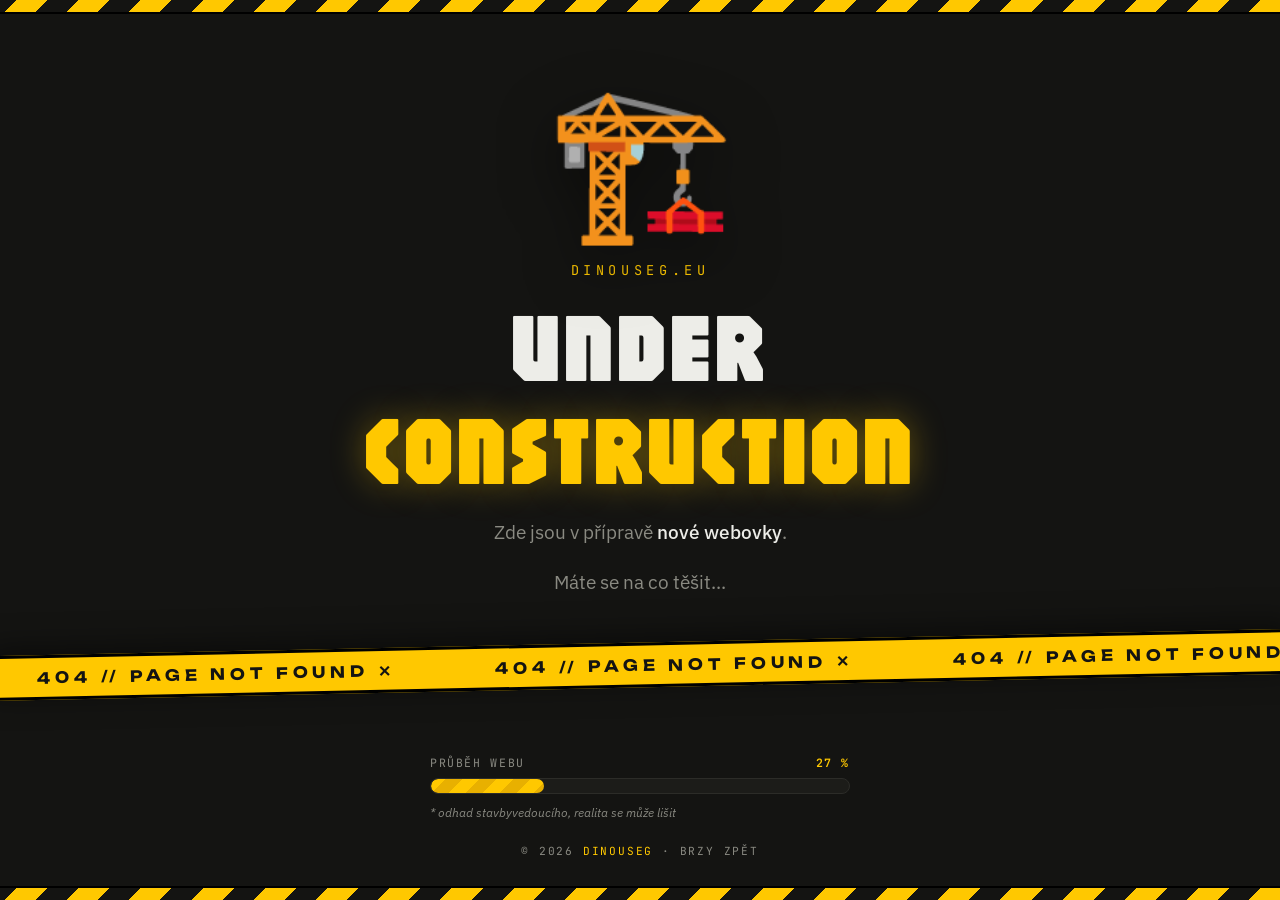
==== commit e3c3a4b4: "Add files via upload" ====
--- a/index.html
+++ b/index.html
@@ -1,138 +1,389 @@
-<!DOCTYPE html>
+<!doctype html>
 <html lang="cs">
-<head>
-  <meta charset="UTF-8" />
-  <meta name="viewport" content="width=device-width, initial-scale=1.0" />
-  <meta name="theme-color" content="#0a0a0a" />
-
-  <!-- SEO -->
-  <title>dinouseg — streamer na Kicku</title>
-  <meta name="description" content="dinouseg streamuje na Kicku — hry, IRL a variety. Program, dohrané hry, statistiky a všechny odkazy na jednom místě." />
-  <meta name="keywords" content="dinouseg, Kick, streamer, stream, Minecraft, Roblox, FiveM, český streamer" />
-  <meta name="author" content="dinouseg" />
-  <meta name="robots" content="index, follow, max-image-preview:large" />
-  <link rel="canonical" href="https://dinouseg.eu/" />
-
-  <!-- OpenGraph -->
-  <meta property="og:type" content="website" />
-  <meta property="og:site_name" content="dinouseg" />
-  <meta property="og:title" content="dinouseg — streamer na Kicku" />
-  <meta property="og:description" content="Hry, IRL a variety živě na Kicku. Program, hry a všechny odkazy." />
-  <meta property="og:image" content="https://dinouseg.eu/logo.png" />
-  <meta property="og:image:alt" content="dinouseg logo" />
-  <meta property="og:locale" content="cs_CZ" />
-  <meta property="og:locale:alternate" content="en_US" />
-  <meta property="og:url" content="https://dinouseg.eu/" />
-  <meta name="twitter:card" content="summary" />
-  <meta name="twitter:title" content="dinouseg — streamer na Kicku" />
-  <meta name="twitter:description" content="Hry, IRL a variety živě na Kicku. Program, hry a všechny odkazy." />
-  <meta name="twitter:image" content="https://dinouseg.eu/logo.png" />
-
-  <!-- Strukturovaná data (Person + WebSite) -->
-  <script type="application/ld+json">
-  {
-    "@context": "https://schema.org",
-    "@graph": [
-      {
-        "@type": "WebSite",
-        "@id": "https://dinouseg.eu/#website",
-        "url": "https://dinouseg.eu/",
-        "name": "dinouseg",
-        "inLanguage": "cs",
-        "description": "dinouseg streamuje na Kicku — hry, IRL a variety."
-      },
-      {
-        "@type": "Person",
-        "@id": "https://dinouseg.eu/#person",
-        "name": "dinouseg",
-        "url": "https://dinouseg.eu/",
-        "image": "https://dinouseg.eu/logo.png",
-        "jobTitle": "Streamer",
-        "sameAs": [
-          "https://kick.com/dinouseg",
-          "https://instagram.com/dinouseg",
-          "https://youtube.com/@dinouseg",
-          "https://steamcommunity.com/id/Dinouseg/"
-        ]
-      }
-    ]
-  }
-  </script>
-
-  <!-- Ikony -->
-  <link rel="icon" href="logo.png" type="image/png" />
-  <link rel="manifest" href="site.webmanifest" />
-  <link rel="apple-touch-icon" href="logo.png" />
-
-  <!-- Font: Orbitron (cyberpunk nadpisy) + Inter (text) -->
-  <link rel="preconnect" href="https://fonts.googleapis.com" />
-  <link rel="preconnect" href="https://fonts.gstatic.com" crossorigin />
-  <link href="https://fonts.googleapis.com/css2?family=Inter:wght@400;500;600;700&family=Orbitron:wght@500;700;900&display=swap" rel="stylesheet" />
-
-  <link rel="stylesheet" href="css/style.css" />
-</head>
-
-<body>
-  <!-- Pozadí (záře + mřížka) -->
-  <div class="bg" aria-hidden="true">
-    <div class="bg-glow"></div>
-    <div class="bg-vignette"></div>
-  </div>
-
-  <!-- Skeleton při načítání -->
-  <div id="skeleton" class="skeleton-screen">
-    <div class="sk sk-logo"></div>
-    <div class="sk sk-badge"></div>
-    <div class="sk sk-title"></div>
-    <div class="sk sk-text"></div>
-    <div class="sk-row">
-      <div class="sk sk-btn"></div>
-      <div class="sk sk-btn"></div>
-    </div>
-  </div>
-
-  <!-- NAVIGACE -->
-  <header id="nav" class="nav" hidden>
-    <div class="nav-inner">
-      <a href="#top" class="nav-logo">
-        <img src="logo.png" alt="dinouseg" width="34" height="34" />
-        <span>dinouseg</span>
-      </a>
-      <nav id="navLinks" class="nav-links">
-        <a href="#program" data-t="nav.program"></a>
-        <a href="setup.html" data-t="nav.komponenty"></a>
-        <a href="#komunita" data-t="nav.komunita"></a>
-      </nav>
-      <div class="nav-actions">
-        <button id="langBtn" class="lang-btn" aria-label="Switch language">
-          <span id="langCurrent" class="lang-cur">CZ</span>
-          <span class="lang-sep">/</span>
-          <span id="langOther">EN</span>
-        </button>
-        <button id="navToggle" class="nav-toggle" aria-label="Menu" aria-expanded="false" aria-controls="navLinks">
-          <span></span><span></span><span></span>
-        </button>
+  <head>
+    <meta charset="UTF-8" />
+    <meta name="viewport" content="width=device-width, initial-scale=1.0" />
+    <title>dinouseg.eu — Under Construction</title>
+    <meta
+      name="description"
+      content="Staré webovky šly k zemi. Nové se právě staví. dinouseg.eu bude brzy zpět."
+    />
+    <link
+      rel="icon"
+      href="data:image/svg+xml,<svg xmlns=%22http://www.w3.org/2000/svg%22 viewBox=%220 0 100 100%22><text y=%22.9em%22 font-size=%2290%22>🏗️</text></svg>"
+    />
+    <!-- Fonty: Unbounded (display) + IBM Plex Sans (text) + JetBrains Mono (data) -->
+    <link rel="preconnect" href="https://fonts.googleapis.com" />
+    <link rel="preconnect" href="https://fonts.gstatic.com" crossorigin />
+    <link
+      href="https://fonts.googleapis.com/css2?family=Jaro:opsz@6..72&family=Unbounded:wght@600;700;800&family=IBM+Plex+Sans:wght@400;500;600&family=JetBrains+Mono:wght@400;500;700&display=swap"
+      rel="stylesheet"
+    />
+    <style>
+      :root {
+        --bg: #141412;
+        --surface: #1c1c19;
+        --yellow: #ffc800;
+        --yellow-deep: #e8b000;
+        --ink: #edede8;
+        --muted: #8a8a82;
+        --tape-h: 44px;
+      }
+      * {
+        margin: 0;
+        padding: 0;
+        box-sizing: border-box;
+      }
+      html {
+        scroll-behavior: smooth;
+      }
+      body {
+        background: var(--bg);
+        color: var(--ink);
+        font-family: 'IBM Plex Sans', system-ui, sans-serif;
+        min-height: 100svh;
+        display: flex;
+        flex-direction: column;
+        overflow-x: hidden;
+      }
+      ::selection {
+        background: var(--yellow);
+        color: #141412;
+      }
+      ::-webkit-scrollbar {
+        width: 10px;
+      }
+      ::-webkit-scrollbar-track {
+        background: var(--bg);
+      }
+      ::-webkit-scrollbar-thumb {
+        background: repeating-linear-gradient(
+          45deg,
+          var(--yellow) 0 8px,
+          #141412 8px 16px
+        );
+        border-radius: 5px;
+      }
+
+      /* hazard stripe edges */
+      .stripe {
+        height: 14px;
+        flex: none;
+        background: repeating-linear-gradient(
+          -45deg,
+          var(--yellow) 0 22px,
+          #141412 22px 44px
+        );
+        border-bottom: 2px solid #000;
+      }
+      .stripe--bottom {
+        border-bottom: 0;
+        border-top: 2px solid #000;
+      }
+
+      main {
+        flex: 1;
+        display: flex;
+        flex-direction: column;
+        align-items: center;
+        justify-content: center;
+        text-align: center;
+        padding: 48px 20px 24px;
+        gap: 0;
+      }
+
+      .crane {
+        font-size: clamp(84px, 18vw, 150px);
+        line-height: 1;
+        filter: drop-shadow(0 18px 28px rgba(0, 0, 0, 0.55));
+        animation: sway 5s ease-in-out infinite;
+        transform-origin: bottom center;
+        user-select: none;
+      }
+      @keyframes sway {
+        0%,
+        100% {
+          transform: rotate(-2.5deg) translateY(0);
+        }
+        50% {
+          transform: rotate(2.5deg) translateY(-8px);
+        }
+      }
+
+      .eyebrow {
+        margin-top: 28px;
+        font-family: 'JetBrains Mono', monospace;
+        font-size: clamp(0.72rem, 2.4vw, 0.85rem);
+        letter-spacing: 0.34em;
+        text-transform: uppercase;
+        color: var(--yellow);
+        display: flex;
+        align-items: center;
+        gap: 0.7em;
+      }
+
+      h1 {
+        margin-top: 14px;
+        font-family: 'Jaro', sans-serif;
+        font-optical-sizing: auto;
+        font-weight: 400;
+        font-style: normal;
+        text-transform: uppercase;
+        font-size: clamp(6.1rem, 9vw, 2.6rem);
+        letter-spacing: 0.04em;
+        line-height: 1.05;
+      }
+      h1 .hl {
+        color: var(--yellow);
+        text-shadow: 0 0 34px rgba(255, 200, 0, 0.35);
+      }
+
+      .sub {
+        margin-top: 18px;
+        max-width: 46ch;
+        color: var(--muted);
+        font-size: clamp(0.95rem, 2.8vw, 1.2rem);
+        line-height: 1.65;
+      }
+      .sub strong {
+        color: var(--ink);
+        font-weight: 500;
+      }
+
+      /* fake progress */
+      .progress {
+        flex: none;
+        margin: 68px auto 0;
+        width: min(420px, 86vw);
+      }
+      .progress__label {
+        display: flex;
+        justify-content: space-between;
+        font-family: 'JetBrains Mono', monospace;
+        font-size: 0.72rem;
+        letter-spacing: 0.14em;
+        text-transform: uppercase;
+        color: var(--muted);
+        margin-bottom: 8px;
+      }
+      .progress__label b {
+        color: var(--yellow);
+        font-weight: 600;
+      }
+      .progress__bar {
+        height: 16px;
+        background: var(--surface);
+        border: 1px solid #2c2c28;
+        border-radius: 99px;
+        overflow: hidden;
+      }
+      .progress__fill {
+        height: 100%;
+        width: 27%;
+        border-radius: 99px;
+        background: repeating-linear-gradient(
+          -45deg,
+          var(--yellow) 0 12px,
+          var(--yellow-deep) 12px 24px
+        );
+        background-size: 34px 100%;
+        animation: crawl 1.2s linear infinite;
+      }
+      @keyframes crawl {
+        to {
+          background-position: 34px 0;
+        }
+      }
+      .progress__joke {
+        margin-top: 10px;
+        margin-bottom: 10px;
+        font-size: 0.78rem;
+        color: var(--muted);
+        font-style: italic;
+      }
+
+      .status {
+        margin-top: 30px;
+        display: inline-flex;
+        align-items: center;
+        gap: 0.6em;
+        font-family: 'JetBrains Mono', monospace;
+        font-size: 0.75rem;
+        letter-spacing: 0.18em;
+        text-transform: uppercase;
+        color: var(--muted);
+        border: 1px solid #2c2c28;
+        background: var(--surface);
+        padding: 0.6em 1.1em;
+        border-radius: 99px;
+      }
+      .status__dot {
+        width: 8px;
+        height: 8px;
+        border-radius: 50%;
+        background: var(--yellow);
+        animation: blink 1.6s ease-in-out infinite;
+      }
+      @keyframes blink {
+        0%,
+        100% {
+          opacity: 1;
+        }
+        50% {
+          opacity: 0.15;
+        }
+      }
+
+      /* marquee tape */
+      .tape {
+        flex: none;
+        height: var(--tape-h);
+        background: var(--yellow);
+        color: #141412;
+        overflow: hidden;
+        display: flex;
+        align-items: center;
+        transform: rotate(-1.2deg) scale(1.02);
+        border-block: 3px solid #000;
+        box-shadow: 0 -6px 30px rgba(0, 0, 0, 0.5);
+        margin-top: auto;
+      }
+      .tape__track {
+        display: flex;
+        flex: none;
+        gap: 0;
+        animation: tape 42s linear infinite;
+      }
+      .tape span {
+        flex: none;
+        font-family: 'Unbounded', sans-serif;
+        font-weight: 700;
+        font-size: 0.95rem;
+        letter-spacing: 0.3em;
+        text-transform: uppercase;
+        padding: 0 3.2em;
+        white-space: nowrap;
+      }
+      @keyframes tape {
+        to {
+          transform: translateX(-50%);
+        }
+      }
+
+      /* cones on the ground */
+      .site {
+        flex: none;
+        display: flex;
+        justify-content: center;
+        align-items: flex-end;
+        gap: clamp(30px, 10vw, 90px);
+        padding: 26px 16px 0;
+      }
+      .cone {
+        position: relative;
+        width: 56px;
+        height: 58px;
+        clip-path: polygon(
+          50% 0,
+          50% 0,
+          67% 78%,
+          93% 78%,
+          100% 100%,
+          0 100%,
+          7% 78%,
+          33% 78%
+        );
+        background: linear-gradient(#ff9500, #d97400);
+      }
+      .cone::before {
+        /* reflective stripe */
+        content: '';
+        position: absolute;
+        left: 0;
+        right: 0;
+        top: 42%;
+        height: 19%;
+        background: #f4f4ef;
+      }
+      .cone--s {
+        width: 42px;
+        height: 44px;
+      }
+      .cone--tipped {
+        transform: rotate(102deg) translateY(-4px);
+      }
+      .ground {
+        height: 10px;
+        flex: none;
+        background: var(--surface);
+        border-top: 1px solid #2c2c28;
+      }
+
+      footer {
+        flex: none;
+        text-align: center;
+        padding: 14px 20px 28px;
+        font-family: 'JetBrains Mono', monospace;
+        font-size: 0.7rem;
+        letter-spacing: 0.16em;
+        text-transform: uppercase;
+        color: var(--muted);
+      }
+      footer .y {
+        color: var(--yellow);
+      }
+
+      @media (prefers-reduced-motion: reduce) {
+        .crane,
+        .progress__fill,
+        .status__dot,
+        .tape__track {
+          animation: none;
+        }
+      }
+    </style>
+  </head>
+  <body>
+    <div class="stripe" aria-hidden="true"></div>
+
+    <main>
+      <div class="crane" aria-hidden="true">🏗️</div>
+
+      <p class="eyebrow">dinouseg.eu</p>
+
+      <h1>Under<br /><span class="hl">Construction</span></h1>
+
+      <p class="sub">Zde jsou v přípravě <strong>nové webovky</strong>.</p>
+      <p class="sub">Máte se na co těšit...</p>
+    </main>
+
+    <div class="tape" aria-hidden="true">
+      <div class="tape__track">
+        <span>404 // PAGE NOT FOUND ✕</span>
+        <span>404 // PAGE NOT FOUND ✕</span>
+        <span>404 // PAGE NOT FOUND ✕</span>
+        <span>404 // PAGE NOT FOUND ✕</span>
+        <span>404 // PAGE NOT FOUND ✕</span>
+        <span>404 // PAGE NOT FOUND ✕</span>
       </div>
     </div>
-  </header>
-
-  <!-- OBSAH (vykreslí main.js) -->
-  <main id="app" hidden></main>
-
-  <!-- FOOTER -->
-  <footer id="footer" class="footer" hidden>
-    <div class="footer-inner">
-      <div class="footer-logo">
-        <img src="logo.png" alt="dinouseg" width="28" height="28" />
-        <span>dinouseg</span>
+
+    <div
+      class="progress"
+      role="img"
+      aria-label="Průběh stavby: zhruba 27 procent"
+    >
+      <div class="progress__label">
+        <span>Průběh webu</span><b>27&nbsp;%</b>
       </div>
-      <p id="footerRights" class="footer-rights"></p>
-      <a id="footerMail" class="footer-mail" href="#"></a>
+      <div class="progress__bar"><div class="progress__fill"></div></div>
+      <p class="progress__joke">
+        * odhad stavbyvedoucího, realita se může lišit
+      </p>
     </div>
-  </footer>
-
-  <script src="js/config.js"></script>
-  <script src="js/analytics.js"></script>
-  <script src="js/main.js"></script>
-</body>
+
+    <footer>© 2026 <span class="y">Dinouseg</span> · brzy zpět</footer>
+
+    <div class="stripe stripe--bottom" aria-hidden="true"></div>
+  </body>
 </html>
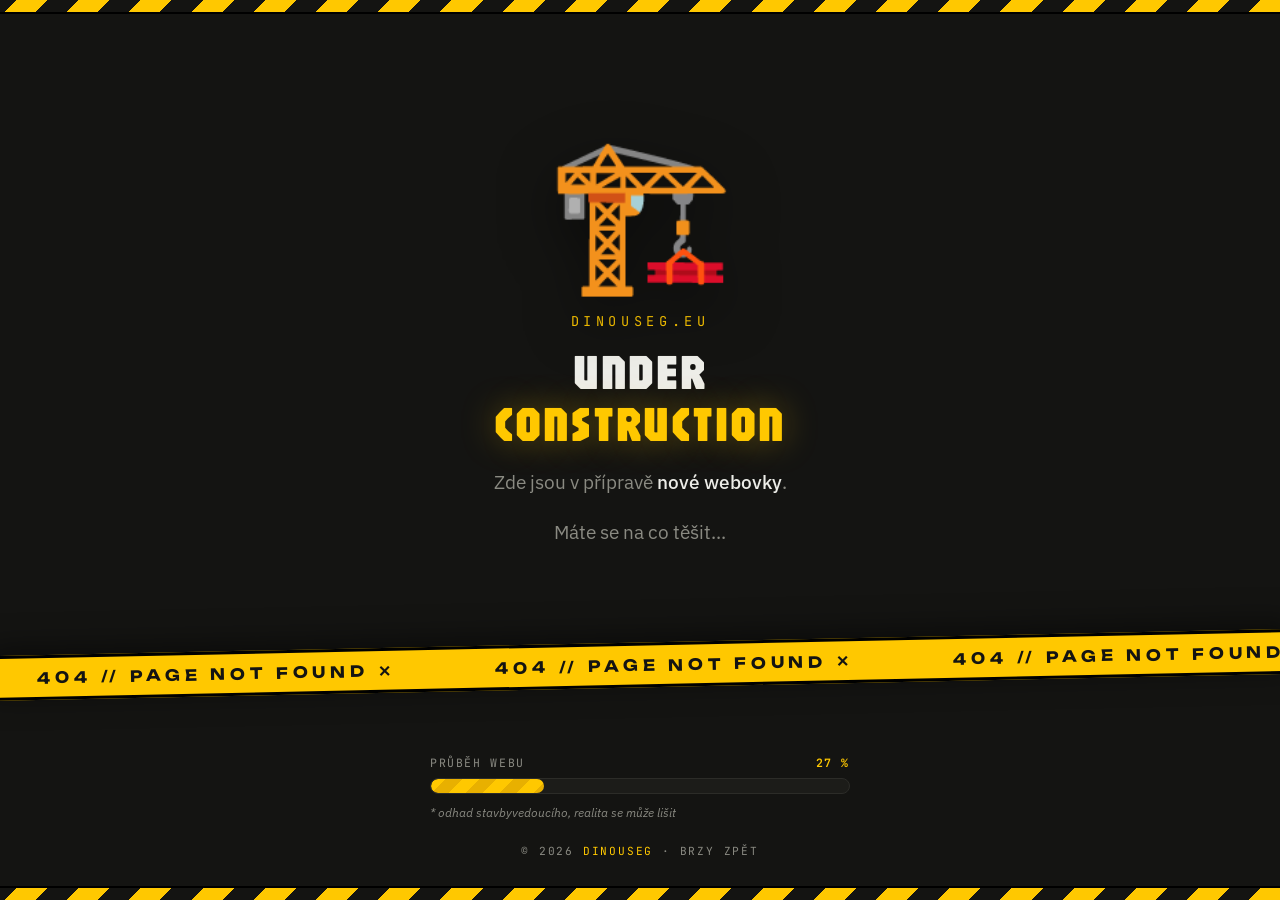
==== commit 5b10cda3: "Update index.html" ====
--- a/index.html
+++ b/index.html
@@ -3,7 +3,7 @@
   <head>
     <meta charset="UTF-8" />
     <meta name="viewport" content="width=device-width, initial-scale=1.0" />
-    <title>dinouseg.eu — Under Construction</title>
+    <title>dinouseg.eu</title>
     <meta
       name="description"
       content="Staré webovky šly k zemi. Nové se právě staví. dinouseg.eu bude brzy zpět."
@@ -129,7 +129,7 @@
         font-weight: 400;
         font-style: normal;
         text-transform: uppercase;
-        font-size: clamp(6.1rem, 9vw, 2.6rem);
+        font-size: clamp(3.1rem, 9vw, 2.6rem);
         letter-spacing: 0.04em;
         line-height: 1.05;
       }
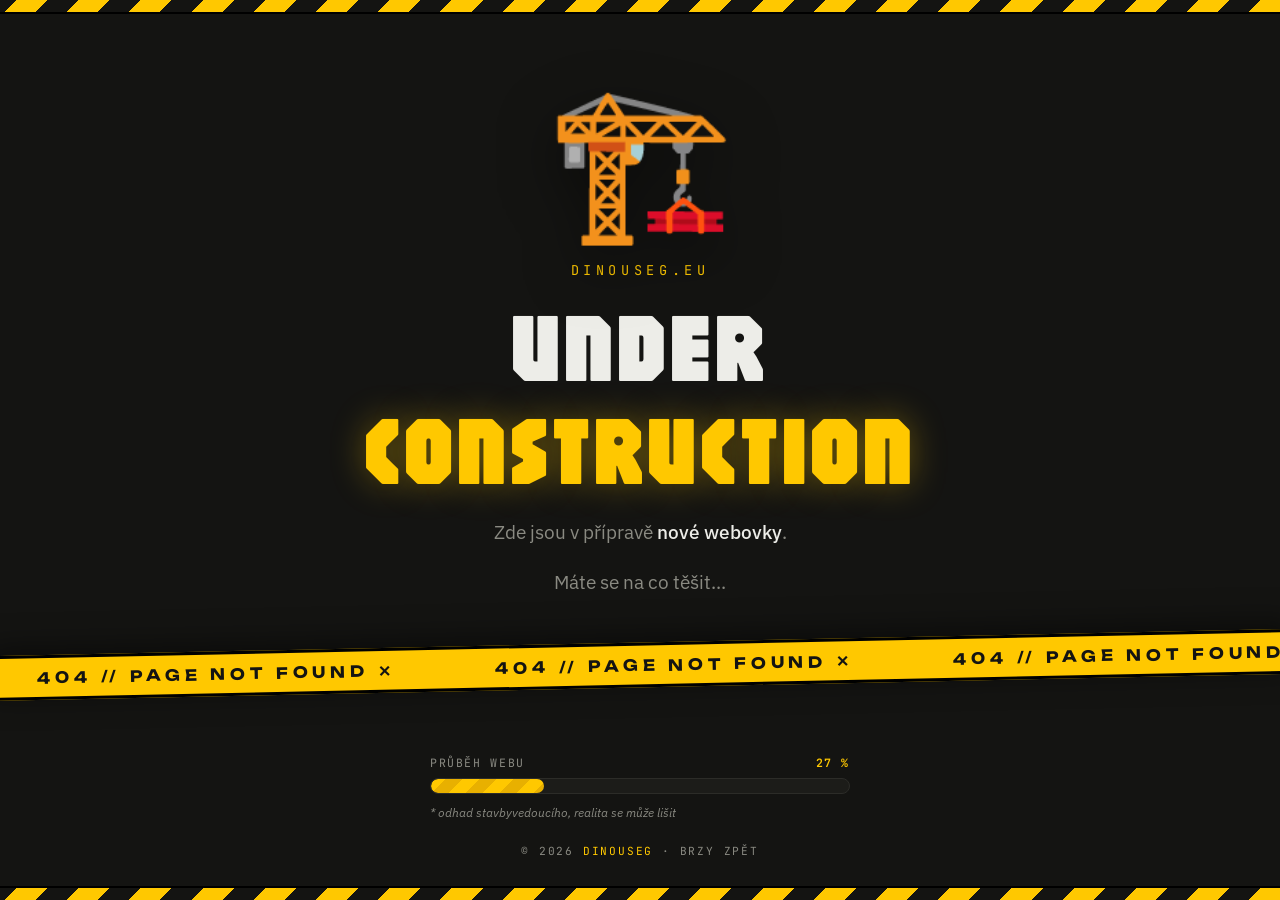
==== commit a3105c77: "Add files via upload" ====
--- a/index.html
+++ b/index.html
@@ -129,7 +129,7 @@
         font-weight: 400;
         font-style: normal;
         text-transform: uppercase;
-        font-size: clamp(3.1rem, 9vw, 2.6rem);
+        font-size: clamp(2.6rem, 11vw, 6.1rem);
         letter-spacing: 0.04em;
         line-height: 1.05;
       }
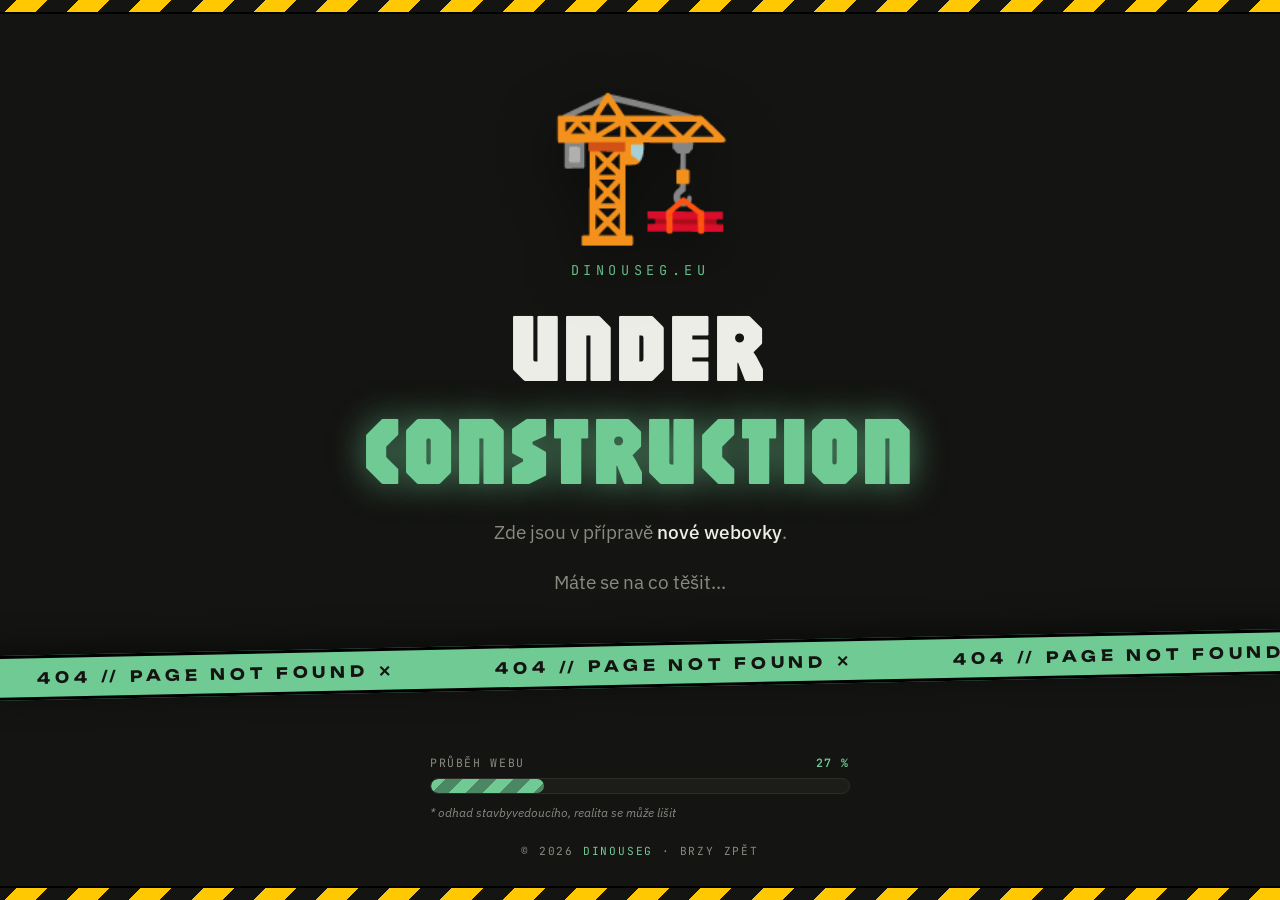
==== commit ef6e879b: "Add files via upload" ====
--- a/index.html
+++ b/index.html
@@ -28,6 +28,8 @@
         --ink: #edede8;
         --muted: #8a8a82;
         --tape-h: 44px;
+        --green: #6fcb93;
+        --greend: #4c8763;
       }
       * {
         margin: 0;
@@ -116,7 +118,7 @@
         font-size: clamp(0.72rem, 2.4vw, 0.85rem);
         letter-spacing: 0.34em;
         text-transform: uppercase;
-        color: var(--yellow);
+        color: var(--green);
         display: flex;
         align-items: center;
         gap: 0.7em;
@@ -134,8 +136,8 @@
         line-height: 1.05;
       }
       h1 .hl {
-        color: var(--yellow);
-        text-shadow: 0 0 34px rgba(255, 200, 0, 0.35);
+        color: var(--green);
+        text-shadow: 0 0 34px var(--greend);
       }
 
       .sub {
@@ -167,7 +169,7 @@
         margin-bottom: 8px;
       }
       .progress__label b {
-        color: var(--yellow);
+        color: var(--green);
         font-weight: 600;
       }
       .progress__bar {
@@ -183,8 +185,8 @@
         border-radius: 99px;
         background: repeating-linear-gradient(
           -45deg,
-          var(--yellow) 0 12px,
-          var(--yellow-deep) 12px 24px
+          var(--green) 0 12px,
+          var(--greend) 12px 24px
         );
         background-size: 34px 100%;
         animation: crawl 1.2s linear infinite;
@@ -221,7 +223,7 @@
         width: 8px;
         height: 8px;
         border-radius: 50%;
-        background: var(--yellow);
+        background: var(--green);
         animation: blink 1.6s ease-in-out infinite;
       }
       @keyframes blink {
@@ -238,7 +240,7 @@
       .tape {
         flex: none;
         height: var(--tape-h);
-        background: var(--yellow);
+        background: var(--green);
         color: #141412;
         overflow: hidden;
         display: flex;
@@ -330,7 +332,7 @@
         color: var(--muted);
       }
       footer .y {
-        color: var(--yellow);
+        color: var(--green);
       }
 
       @media (prefers-reduced-motion: reduce) {
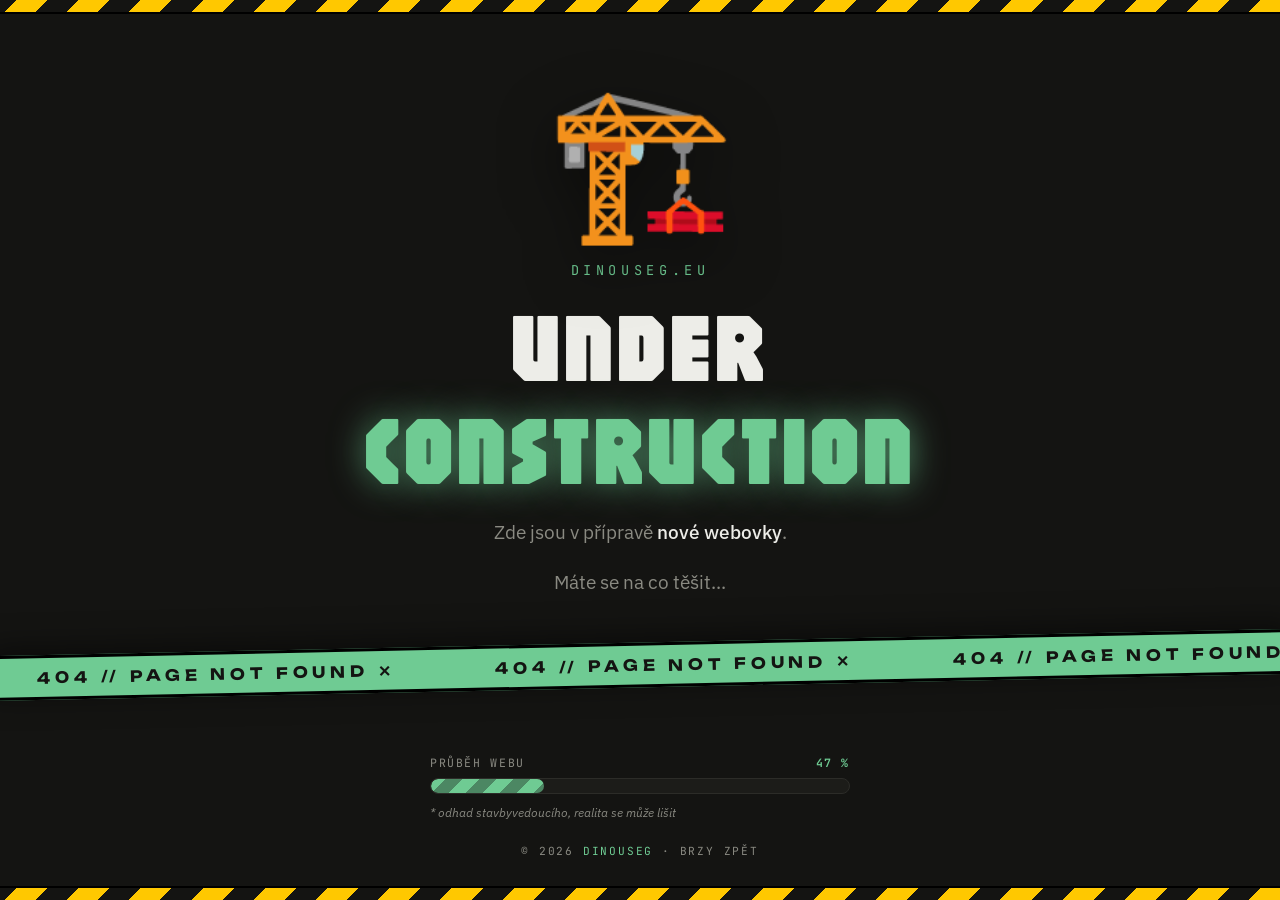
==== commit 8e70d25b: "Update index.html" ====
--- a/index.html
+++ b/index.html
@@ -373,10 +373,10 @@
     <div
       class="progress"
       role="img"
-      aria-label="Průběh stavby: zhruba 27 procent"
+      aria-label="Průběh stavby: zhruba 47 procent"
     >
       <div class="progress__label">
-        <span>Průběh webu</span><b>27&nbsp;%</b>
+        <span>Průběh webu</span><b>47&nbsp;%</b>
       </div>
       <div class="progress__bar"><div class="progress__fill"></div></div>
       <p class="progress__joke">
